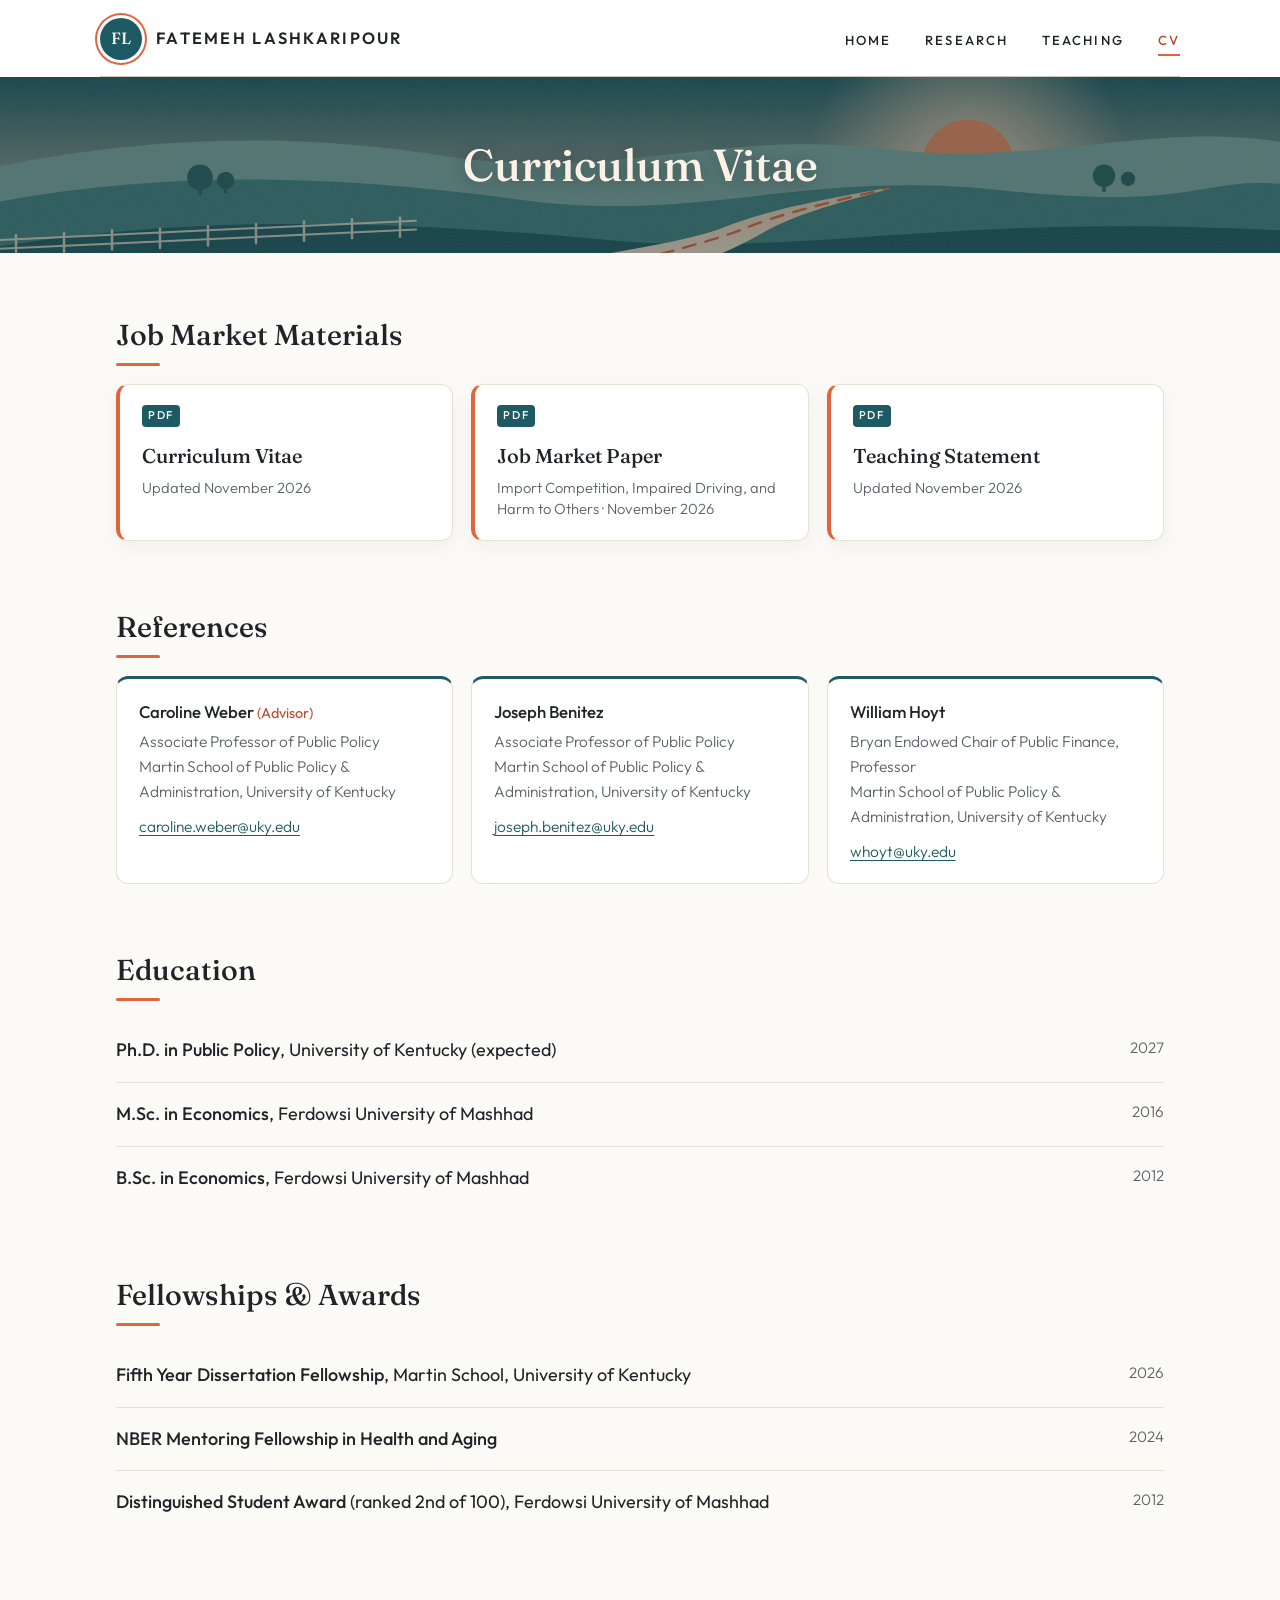
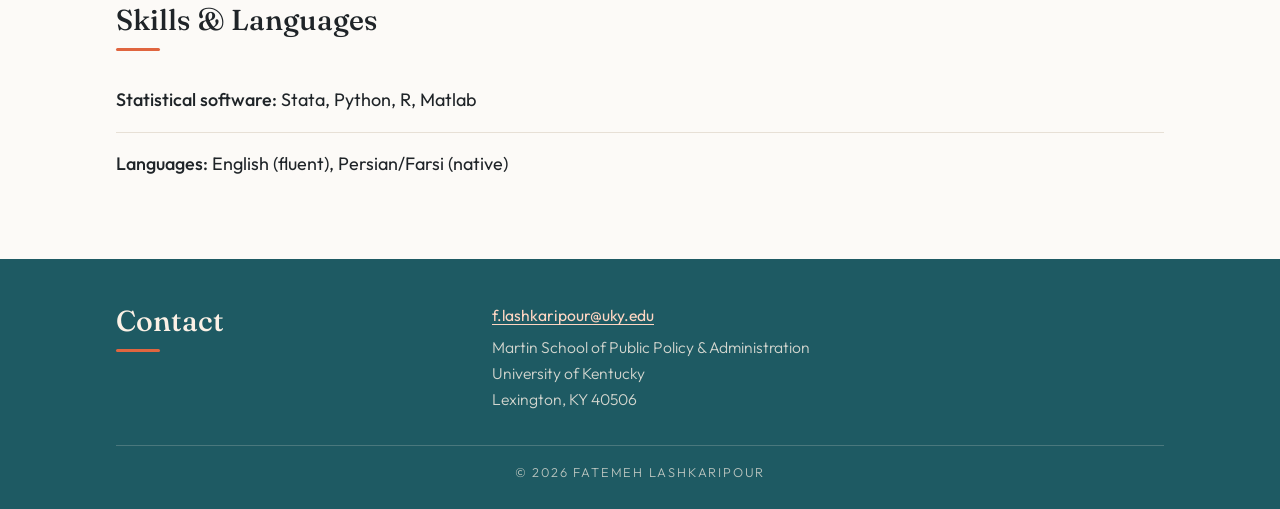
==== cv.html @ 5cfbb218 "Add job market paper, teaching statement and teaching philosophy Also state effects per interquartil" ====
<!doctype html>
<html lang="en">
<head>
  <meta charset="utf-8">
  <meta name="viewport" content="width=device-width, initial-scale=1">
  <title>CV | Fatemeh Lashkaripour</title>
  <meta name="description" content="CV and references for Fatemeh Lashkaripour, PhD candidate in Public Policy, University of Kentucky.">
  <link rel="icon" href="images/favicon.svg" type="image/svg+xml">
  <link rel="preconnect" href="https://fonts.googleapis.com">
  <link rel="preconnect" href="https://fonts.gstatic.com" crossorigin>
  <link href="https://fonts.googleapis.com/css2?family=Fraunces:opsz,wght@9..144,400;9..144,500&family=Outfit:wght@300;400;500;600&display=swap" rel="stylesheet">
  <link rel="stylesheet" href="css/style.css">
</head>
<body>
  <a class="skip-link" href="#main">Skip to content</a>

  <header class="site-header">
    <div class="header-inner">
      <a class="brand" href="index.html">
        <span class="mark" aria-hidden="true">FL</span>
        <span class="brand-name">Fatemeh Lashkaripour</span>
      </a>
      <nav aria-label="Main">
        <ul class="nav">
          <li><a href="index.html">Home</a></li>
          <li><a href="research.html">Research</a></li>
          <li><a href="teaching.html">Teaching</a></li>
          <li><a href="cv.html" aria-current="page">CV</a></li>
        </ul>
      </nav>
    </div>
  </header>

  <div class="page-banner">
    <h1>Curriculum Vitae</h1>
  </div>

  <main id="main">
    <section aria-labelledby="mat-h">
      <h2 id="mat-h">Job Market Materials</h2>
      <!-- To update a file: upload a new PDF with the same name (see README). -->
      <div class="materials">
        <a class="material" href="files/Lashkaripour_CV.pdf">
          <span class="material-kind">PDF</span>
          <span class="material-title">Curriculum Vitae</span>
          <span class="material-meta">Updated November 2026</span>
        </a>
        <a class="material" href="papers/Lashkaripour_JMP.pdf">
          <span class="material-kind">PDF</span>
          <span class="material-title">Job Market Paper</span>
          <span class="material-meta">Import Competition, Impaired Driving, and Harm to Others &middot; November 2026</span>
        </a>
        <a class="material" href="files/Lashkaripour_Teaching_Statement.pdf">
          <span class="material-kind">PDF</span>
          <span class="material-title">Teaching Statement</span>
          <span class="material-meta">Updated November 2026</span>
        </a>
      </div>
    </section>

    <section aria-labelledby="ref-h">
      <h2 id="ref-h">References</h2>
      <div class="refs">
        <div class="ref">
          <p class="name">Caroline Weber <small>(Advisor)</small></p>
          <p class="role">Associate Professor of Public Policy<br>Martin School of Public Policy &amp; Administration, University of Kentucky</p>
          <a href="mailto:caroline.weber@uky.edu">caroline.weber@uky.edu</a>
        </div>
        <div class="ref">
          <p class="name">Joseph Benitez</p>
          <p class="role">Associate Professor of Public Policy<br>Martin School of Public Policy &amp; Administration, University of Kentucky</p>
          <a href="mailto:joseph.benitez@uky.edu">joseph.benitez@uky.edu</a>
        </div>
        <div class="ref">
          <p class="name">William Hoyt</p>
          <p class="role">Bryan Endowed Chair of Public Finance, Professor<br>Martin School of Public Policy &amp; Administration, University of Kentucky</p>
          <a href="mailto:whoyt@uky.edu">whoyt@uky.edu</a>
        </div>
      </div>
    </section>

    <section aria-labelledby="edu-h">
      <h2 id="edu-h">Education</h2>
      <ul class="entry-list">
        <li class="entry">
          <span class="what"><strong>Ph.D. in Public Policy</strong>, University of Kentucky (expected)</span>
          <span class="when">2027</span>
        </li>
        <li class="entry">
          <span class="what"><strong>M.Sc. in Economics</strong>, Ferdowsi University of Mashhad</span>
          <span class="when">2016</span>
        </li>
        <li class="entry">
          <span class="what"><strong>B.Sc. in Economics</strong>, Ferdowsi University of Mashhad</span>
          <span class="when">2012</span>
        </li>
      </ul>
    </section>

    <section aria-labelledby="award-h">
      <h2 id="award-h">Fellowships &amp; Awards</h2>
      <ul class="entry-list">
        <li class="entry">
          <span class="what"><strong>Fifth Year Dissertation Fellowship</strong>, Martin School, University of Kentucky</span>
          <span class="when">2026</span>
        </li>
        <li class="entry">
          <span class="what"><strong>NBER Mentoring Fellowship in Health and Aging</strong></span>
          <span class="when">2024</span>
        </li>
        <li class="entry">
          <span class="what"><strong>Distinguished Student Award</strong> (ranked 2nd of 100), Ferdowsi University of Mashhad</span>
          <span class="when">2012</span>
        </li>
      </ul>
    </section>

    <section aria-labelledby="skills-h">
      <h2 id="skills-h">Skills &amp; Languages</h2>
      <ul class="entry-list">
        <li class="entry">
          <span class="what"><strong>Statistical software:</strong> Stata, Python, R, Matlab</span>
        </li>
        <li class="entry">
          <span class="what"><strong>Languages:</strong> English (fluent), Persian/Farsi (native)</span>
        </li>
      </ul>
    </section>
  </main>

  <footer class="site-footer">
    <div class="footer-inner">
      <h2>Contact</h2>
      <div class="footer-contact">
        <a href="mailto:f.lashkaripour@uky.edu">f.lashkaripour@uky.edu</a>
        <address>Martin School of Public Policy &amp; Administration<br>University of Kentucky<br>Lexington, KY 40506</address>
      </div>
      <p class="copyright">&copy; <span id="year">2026</span> Fatemeh Lashkaripour</p>
    </div>
  </footer>

  <script src="js/main.js"></script>
</body>
</html>
---- css/style.css ----
/* ==========================================================
   Fatemeh Lashkaripour — personal academic website
   Colors and fonts live in :root; change them here.
   ========================================================== */

:root {
  --bg: #fcfaf7;          /* page background */
  --paper: #ffffff;       /* cards, header */
  --ink: #1f2428;         /* main text */
  --muted: #5b6166;       /* secondary text */
  --line: #e7e0d6;        /* card borders, dividers */
  --rule: #cfc7bc;        /* thin line under header */
  --teal: #1e5a63;        /* primary color */
  --teal-ink: #163f46;    /* darker teal */
  --teal-soft: #3f8a8c;
  --coral: #e0653f;       /* accent */
  --coral-ink: #b84a26;   /* accent for small text (readable) */
  --sand: #f3e9dc;        /* tags, tile backgrounds */
  --cream: #fbf1e6;       /* text on teal */
  --maxw: 1080px;
  --serif: "Fraunces", Georgia, "Times New Roman", serif;
  --sans: "Outfit", system-ui, -apple-system, "Segoe UI", sans-serif;
}

*, *::before, *::after { box-sizing: border-box; }
html { scroll-behavior: smooth; -webkit-text-size-adjust: 100%; }

body {
  margin: 0;
  background: var(--bg);
  color: var(--ink);
  font-family: var(--sans);
  font-weight: 300;
  font-size: 18px;
  line-height: 1.7;
  min-height: 100vh;
  display: flex;
  flex-direction: column;
}

a { color: var(--teal); text-underline-offset: 3px; text-decoration-thickness: 1px; }
a:hover { color: var(--coral-ink); }
strong { font-weight: 500; }
:focus-visible { outline: 2px solid var(--coral); outline-offset: 3px; border-radius: 4px; }

.skip-link {
  position: absolute; left: -9999px; top: 8px;
  background: var(--paper); padding: 8px 14px; border-radius: 6px; z-index: 100;
}
.skip-link:focus { left: 8px; }

/* ---------- Header ---------- */
.site-header {
  position: sticky; top: 0; z-index: 10;
  background: rgba(255, 255, 255, 0.97);
  backdrop-filter: blur(6px);
  -webkit-backdrop-filter: blur(6px);
}
.header-inner {
  width: calc(100% - 32px); max-width: var(--maxw); margin: 0 auto;
  padding: 18px 0 16px;
  display: flex; align-items: center; justify-content: space-between;
  flex-wrap: wrap; gap: 12px 28px;
  border-bottom: 1px solid var(--rule);
}
.brand {
  display: flex; align-items: center; gap: 14px;
  color: var(--ink); text-decoration: none;
}
.brand:hover { color: var(--ink); }
.mark {
  flex: none; width: 42px; height: 42px; border-radius: 50%;
  display: grid; place-items: center;
  background: var(--teal); color: var(--cream);
  font-family: var(--serif); font-size: 1.02rem; font-weight: 500; letter-spacing: .02em;
  box-shadow: 0 0 0 3px var(--paper), 0 0 0 5px var(--coral);
}
.brand-name {
  font-weight: 600; text-transform: uppercase;
  letter-spacing: .14em; font-size: 1.02rem; line-height: 1.2;
}
.nav {
  display: flex; flex-wrap: wrap; gap: clamp(16px, 3vw, 34px);
  margin: 0; padding: 0; list-style: none;
}
.nav a {
  color: var(--ink); text-decoration: none;
  font-size: .82rem; font-weight: 500; letter-spacing: .16em; text-transform: uppercase;
  padding: 6px 0; border-bottom: 2px solid transparent;
  transition: color .15s, border-color .15s;
}
.nav a:hover { color: var(--coral-ink); }
.nav a[aria-current="page"] { color: var(--coral-ink); border-bottom-color: var(--coral); }

/* ---------- Home hero ---------- */
.hero {
  position: relative;
  background: #143840 url("../images/banner.svg") center bottom / cover no-repeat;
  color: var(--cream);
  text-align: center;
  padding: clamp(54px, 8vw, 86px) 16px clamp(130px, 17vw, 200px);
}
.hero::before {
  content: ""; position: absolute; inset: 0;
  background: linear-gradient(to bottom, rgba(12, 34, 40, .5), rgba(12, 34, 40, .12) 58%, rgba(12, 34, 40, 0) 80%);
}
.hero > * { position: relative; }
.kicker {
  margin: 0 0 .8rem; color: #ffd6c2;
  font-size: .8rem; font-weight: 500; letter-spacing: .22em; text-transform: uppercase;
}
.hero h1 {
  font-family: var(--serif); font-weight: 500;
  font-size: clamp(2.2rem, 5.8vw, 3.9rem); line-height: 1.08; letter-spacing: -0.01em;
  margin: 0; text-shadow: 0 2px 20px rgba(0, 0, 0, .3);
}
.hero .sub { margin: .7rem auto 0; max-width: 40rem; font-size: clamp(1rem, 2.2vw, 1.2rem); font-weight: 400; }
.pill {
  display: inline-block; margin-top: 20px;
  background: var(--coral); color: #fff;
  font-size: .85rem; font-weight: 500; letter-spacing: .05em;
  padding: .42em 1.1em; border-radius: 999px;
  box-shadow: 0 6px 16px rgba(0, 0, 0, .18);
}

/* ---------- Sub-page banner ---------- */
.page-banner {
  position: relative;
  background: #143840 url("../images/banner.svg") center 82% / cover no-repeat;
  color: var(--cream); text-align: center;
  padding: clamp(40px, 6vw, 62px) 16px;
}
.page-banner::before { content: ""; position: absolute; inset: 0; background: rgba(12, 34, 40, .38); }
.page-banner > * { position: relative; }
.page-banner h1 {
  margin: 0; font-family: var(--serif); font-weight: 500;
  font-size: clamp(1.9rem, 4.6vw, 2.8rem); line-height: 1.15;
  text-shadow: 0 2px 16px rgba(0, 0, 0, .3);
}

/* ---------- Layout ---------- */
main { flex: 1; width: 100%; max-width: var(--maxw); margin: 0 auto; padding: clamp(36px, 6vw, 64px) 16px; }
section + section { margin-top: clamp(44px, 6vw, 68px); }

h2 {
  font-family: var(--serif); font-weight: 500;
  font-size: clamp(1.45rem, 3vw, 1.8rem); line-height: 1.25;
  margin: 0 0 18px; color: var(--ink);
}
h2::after {
  content: ""; display: block; width: 44px; height: 3px;
  background: var(--coral); margin-top: 10px; border-radius: 2px;
}
p { margin: 0 0 1.1em; }
p:last-child { margin-bottom: 0; }

/* ---------- Home: about ---------- */
.about {
  display: grid; grid-template-columns: 280px 1fr;
  gap: clamp(28px, 5vw, 60px); align-items: start;
}
.portrait {
  position: relative; width: 260px; aspect-ratio: 1; margin: 6px auto 0;
  border-radius: 50%; overflow: hidden;
  background: linear-gradient(150deg, #e0653f 0%, #3f8a8c 55%, #1e5a63 100%);
  display: grid; place-items: center;
  color: var(--cream); font-family: var(--serif); font-size: 4.2rem;
  box-shadow: 0 0 0 6px var(--paper), 0 0 0 8px var(--sand), 0 16px 36px rgba(31, 36, 40, .14);
}
.portrait img { position: absolute; inset: 0; width: 100%; height: 100%; object-fit: cover; }
.about-text .lead { font-size: 1.12rem; }
.quick-links { display: flex; flex-wrap: wrap; gap: 12px; margin-top: 24px; }

/* ---------- Buttons & tags ---------- */
.btn {
  display: inline-flex; align-items: center; gap: .45em;
  padding: .5em 1.15em; border-radius: 999px;
  border: 1px solid var(--teal); color: var(--teal);
  text-decoration: none; font-weight: 400; font-size: .95rem; line-height: 1.4;
  transition: background .15s, color .15s, border-color .15s;
}
.btn:hover { background: #e8f1f1; color: var(--teal-ink); }
.btn--solid { background: var(--teal); color: #fff; }
.btn--solid:hover { background: var(--teal-ink); color: #fff; }
.btn--coral { background: var(--coral); border-color: var(--coral); color: #fff; }
.btn--coral:hover { background: var(--coral-ink); border-color: var(--coral-ink); color: #fff; }
.btn svg { width: 1em; height: 1em; flex: none; }

.chips { display: flex; flex-wrap: wrap; gap: 10px; margin: 0; padding: 0; list-style: none; }
.chips li {
  background: var(--sand); color: var(--ink);
  padding: .32em .95em; border-radius: 999px; font-size: .95rem; font-weight: 400;
}

.eyebrow {
  margin: 0 0 .45rem; color: var(--coral-ink);
  font-size: .78rem; font-weight: 500; letter-spacing: .16em; text-transform: uppercase;
}

/* ---------- Job-market card ---------- */
.jm-card {
  background: var(--paper);
  border: 1px solid var(--line); border-left: 4px solid var(--coral);
  border-radius: 12px;
  padding: clamp(22px, 4vw, 34px);
  box-shadow: 0 6px 20px rgba(31, 36, 40, .05);
}
.jm-card h3 {
  font-family: var(--serif); font-weight: 500;
  font-size: clamp(1.25rem, 2.6vw, 1.5rem); line-height: 1.3; margin: 0 0 10px;
}
.jm-card p { color: var(--muted); }

/* ---------- Home: tiles ---------- */
.tiles { display: grid; grid-template-columns: repeat(4, 1fr); gap: 18px; }
.tile {
  display: block; overflow: hidden;
  background: var(--paper); border: 1px solid var(--line); border-radius: 12px;
  color: var(--ink); text-decoration: none;
  transition: transform .2s, box-shadow .2s;
}
.tile svg { display: block; width: 100%; height: auto; }
.tile span {
  display: block; padding: 12px 10px; text-align: center;
  border-top: 1px solid var(--line);
  font-size: .8rem; font-weight: 500; letter-spacing: .16em; text-transform: uppercase;
}
.tile:hover { transform: translateY(-3px); box-shadow: 0 12px 26px rgba(31, 36, 40, .1); color: var(--ink); }
.tile:hover span { color: var(--coral-ink); }

/* ---------- Papers ---------- */
.paper { padding: 22px 0; border-bottom: 1px solid var(--line); scroll-margin-top: 90px; }
.paper:last-child { border-bottom: 0; }
.paper h3 {
  font-family: var(--sans); font-weight: 500;
  font-size: 1.12rem; line-height: 1.45; margin: 0; color: var(--ink);
}
.paper .meta { color: var(--muted); font-size: .98rem; margin: .3rem 0 0; }
.paper .meta b { font-weight: 500; color: var(--ink); }

/* numbered list, e.g. [1] Title */
.numbered { counter-reset: paper; }
.numbered .paper h3::before {
  counter-increment: paper; content: "[" counter(paper) "]";
  color: var(--muted); font-weight: 400; margin-right: .5em;
}
.numbered .paper .meta, .numbered .paper .links { padding-left: 2.1em; }

/* bracketed link row: [PDF] [Abstract] */
.links { display: flex; flex-wrap: wrap; gap: 4px 16px; margin-top: 10px; }
.links a, .links .toggle {
  color: var(--coral-ink); text-decoration: none; font-size: .93rem; font-weight: 400;
  background: none; border: 0; padding: 0; font-family: inherit; cursor: pointer;
}
.links a::before, .links .toggle::before { content: "["; }
.links a::after, .links .toggle::after { content: "]"; }
.links a:hover, .links .toggle:hover { color: var(--teal); text-decoration: underline; }

.tag {
  display: inline-block; vertical-align: middle;
  font-size: .72rem; letter-spacing: .1em; text-transform: uppercase; font-weight: 500;
  color: #fff; background: var(--coral); border-radius: 4px;
  padding: .12em .5em; margin-left: .5em; position: relative; top: -1px;
}

.featured {
  background: var(--paper); border: 1px solid var(--line); border-left: 4px solid var(--coral);
  border-radius: 12px; padding: clamp(22px, 4vw, 34px) !important;
  box-shadow: 0 6px 20px rgba(31, 36, 40, .05);
}
.featured h3 { font-size: 1.3rem; color: var(--teal-ink); }

.abstract { margin-top: 14px; font-size: 1rem; line-height: 1.75; }
.abstract.clamped p {
  display: -webkit-box; -webkit-line-clamp: 3; -webkit-box-orient: vertical; overflow: hidden;
}
.abstract-toggle {
  background: none; border: 0; padding: 0; margin-top: 8px; cursor: pointer;
  color: var(--coral-ink); font: inherit; font-size: .95rem; font-weight: 400;
  text-decoration: underline; text-underline-offset: 3px;
}
.abstract-toggle:hover { color: var(--teal); }

/* key-findings row on the job market paper */
.stats {
  display: grid; grid-template-columns: repeat(4, 1fr); gap: 12px;
  margin: 20px 0 4px; padding: 0; list-style: none;
}
.stats li { background: var(--sand); border-radius: 10px; padding: 14px 14px 12px; }
.stats .num {
  display: block; font-family: var(--serif); font-weight: 500;
  font-size: 1.7rem; line-height: 1.1; color: var(--teal-ink);
}
.stats .lbl { display: block; margin-top: 6px; font-size: .85rem; line-height: 1.35; color: var(--muted); }

.section-intro {
  font-family: var(--serif); font-size: clamp(1.15rem, 2.4vw, 1.35rem); line-height: 1.5;
  color: var(--teal-ink); max-width: 46rem; margin: 0 0 clamp(36px, 5vw, 52px);
  padding-left: 18px; border-left: 3px solid var(--coral);
}
.section-note { color: var(--muted); margin: -4px 0 6px; }
.paper .summary { margin: 10px 0 0; font-size: 1rem; line-height: 1.7; }
.numbered .paper .summary { padding-left: 2.1em; }

.presented { margin: 14px 0 0; padding-left: 1.1em; font-size: .95rem; color: var(--muted); }
.presented li { margin: .15em 0; }

.agenda { margin: 0; padding-left: 1.15em; }
.agenda li { margin: 0 0 .7em; }
.agenda li::marker { color: var(--coral); }

/* ---------- Lists (teaching, CV) ---------- */
.entry-list { list-style: none; margin: 0; padding: 0; }
.entry {
  display: grid; grid-template-columns: 1fr auto; gap: 4px 24px;
  padding: 16px 0; border-bottom: 1px solid var(--line);
}
.entry:last-child { border-bottom: 0; }
.entry .what { font-weight: 400; }
.entry .what strong { font-weight: 500; }
.entry .when { color: var(--muted); font-size: .95rem; white-space: nowrap; text-align: right; }
.subhead { color: var(--muted); margin: -6px 0 4px; }
.entry .subhead { display: inline-block; margin: 2px 0 0; font-size: .95rem; font-weight: 300; }

/* ---------- CV page ---------- */
.cv-download {
  display: flex; flex-wrap: wrap; align-items: center; justify-content: space-between; gap: 18px;
  background: var(--paper); border: 1px solid var(--line); border-left: 4px solid var(--coral);
  border-radius: 12px; padding: clamp(22px, 4vw, 32px); box-shadow: 0 6px 20px rgba(31, 36, 40, .05);
}
.cv-download p { margin: 0; color: var(--muted); }
.cv-download .title { font-family: var(--serif); font-size: 1.35rem; font-weight: 500; color: var(--ink); }

.materials { display: grid; grid-template-columns: repeat(auto-fit, minmax(240px, 1fr)); gap: 18px; }
.material {
  position: relative; display: flex; flex-direction: column; gap: 4px;
  background: var(--paper); border: 1px solid var(--line); border-left: 4px solid var(--coral);
  border-radius: 12px; padding: 20px 22px 20px;
  color: var(--ink); text-decoration: none;
  box-shadow: 0 6px 20px rgba(31, 36, 40, .05);
  transition: transform .2s, box-shadow .2s;
}
.material:hover { transform: translateY(-3px); box-shadow: 0 12px 26px rgba(31, 36, 40, .1); color: var(--ink); }
.material-kind {
  align-self: flex-start; font-size: .7rem; font-weight: 500; letter-spacing: .14em;
  color: #fff; background: var(--teal); border-radius: 4px; padding: .15em .55em;
}
.material-title { font-family: var(--serif); font-size: 1.25rem; font-weight: 500; margin-top: 8px; }
.material-meta { color: var(--muted); font-size: .92rem; line-height: 1.45; }
.material:hover .material-title { color: var(--coral-ink); }

.stats-note { margin: 10px 0 0; font-size: .82rem; color: var(--muted); }

.refs { display: grid; grid-template-columns: repeat(auto-fit, minmax(260px, 1fr)); gap: 18px; }
.ref {
  background: var(--paper); border: 1px solid var(--line); border-top: 3px solid var(--teal);
  border-radius: 12px; padding: 20px 22px; font-size: .97rem; line-height: 1.6;
}
.ref .name { font-weight: 500; font-size: 1.05rem; margin: 0; color: var(--ink); }
.ref .name small { color: var(--coral-ink); font-weight: 400; font-size: .9rem; }
.ref .role { color: var(--muted); margin: 4px 0 10px; }
.ref a { word-break: break-all; }

/* ---------- Footer ---------- */
.site-footer { background: var(--teal); color: var(--cream); margin-top: auto; }
.footer-inner {
  max-width: var(--maxw); margin: 0 auto; padding: 44px 16px 26px;
  display: grid; grid-template-columns: 1fr 2fr; gap: 20px 40px; align-items: start;
}
.footer-inner h2 { margin: 0; color: var(--cream); }
.footer-contact { font-size: .98rem; line-height: 1.65; }
.footer-contact a { color: #ffd6c2; font-weight: 400; }
.footer-contact a:hover { color: #fff; }
.footer-contact address { font-style: normal; color: rgba(251, 241, 230, .82); margin-top: 6px; }
.copyright {
  grid-column: 1 / -1; font-size: .8rem; letter-spacing: .14em; text-transform: uppercase;
  color: rgba(251, 241, 230, .7);
  border-top: 1px solid rgba(251, 241, 230, .2); padding-top: 16px; margin-top: 12px; text-align: center;
}

/* ---------- Small screens ---------- */
@media (max-width: 760px) {
  body { font-size: 17px; }
  .about { grid-template-columns: 1fr; }
  .portrait { width: 190px; font-size: 3.2rem; }
  .tiles { grid-template-columns: repeat(2, 1fr); gap: 14px; }
  .stats { grid-template-columns: repeat(2, 1fr); }
  .footer-inner { grid-template-columns: 1fr; }
  .entry { grid-template-columns: 1fr; }
  .entry .when { text-align: left; }
}
@media (max-width: 640px) {
  .site-header { position: static; }
  .header-inner { flex-direction: column; justify-content: center; gap: 12px; padding-top: 16px; }
  .brand-name { font-size: .92rem; letter-spacing: .12em; }
  .nav { justify-content: center; gap: 18px; }
  .nav a { font-size: .76rem; letter-spacing: .13em; }
  .numbered .paper .meta, .numbered .paper .links, .numbered .paper .summary { padding-left: 0; }
}

@media (prefers-reduced-motion: reduce) {
  html { scroll-behavior: auto; }
  * { transition: none !important; }
}

@media print {
  .site-header, .hero, .page-banner, .abstract-toggle, .site-footer, .tiles { display: none; }
  .abstract.clamped p { display: block; -webkit-line-clamp: unset; }
  body { background: #fff; }
}
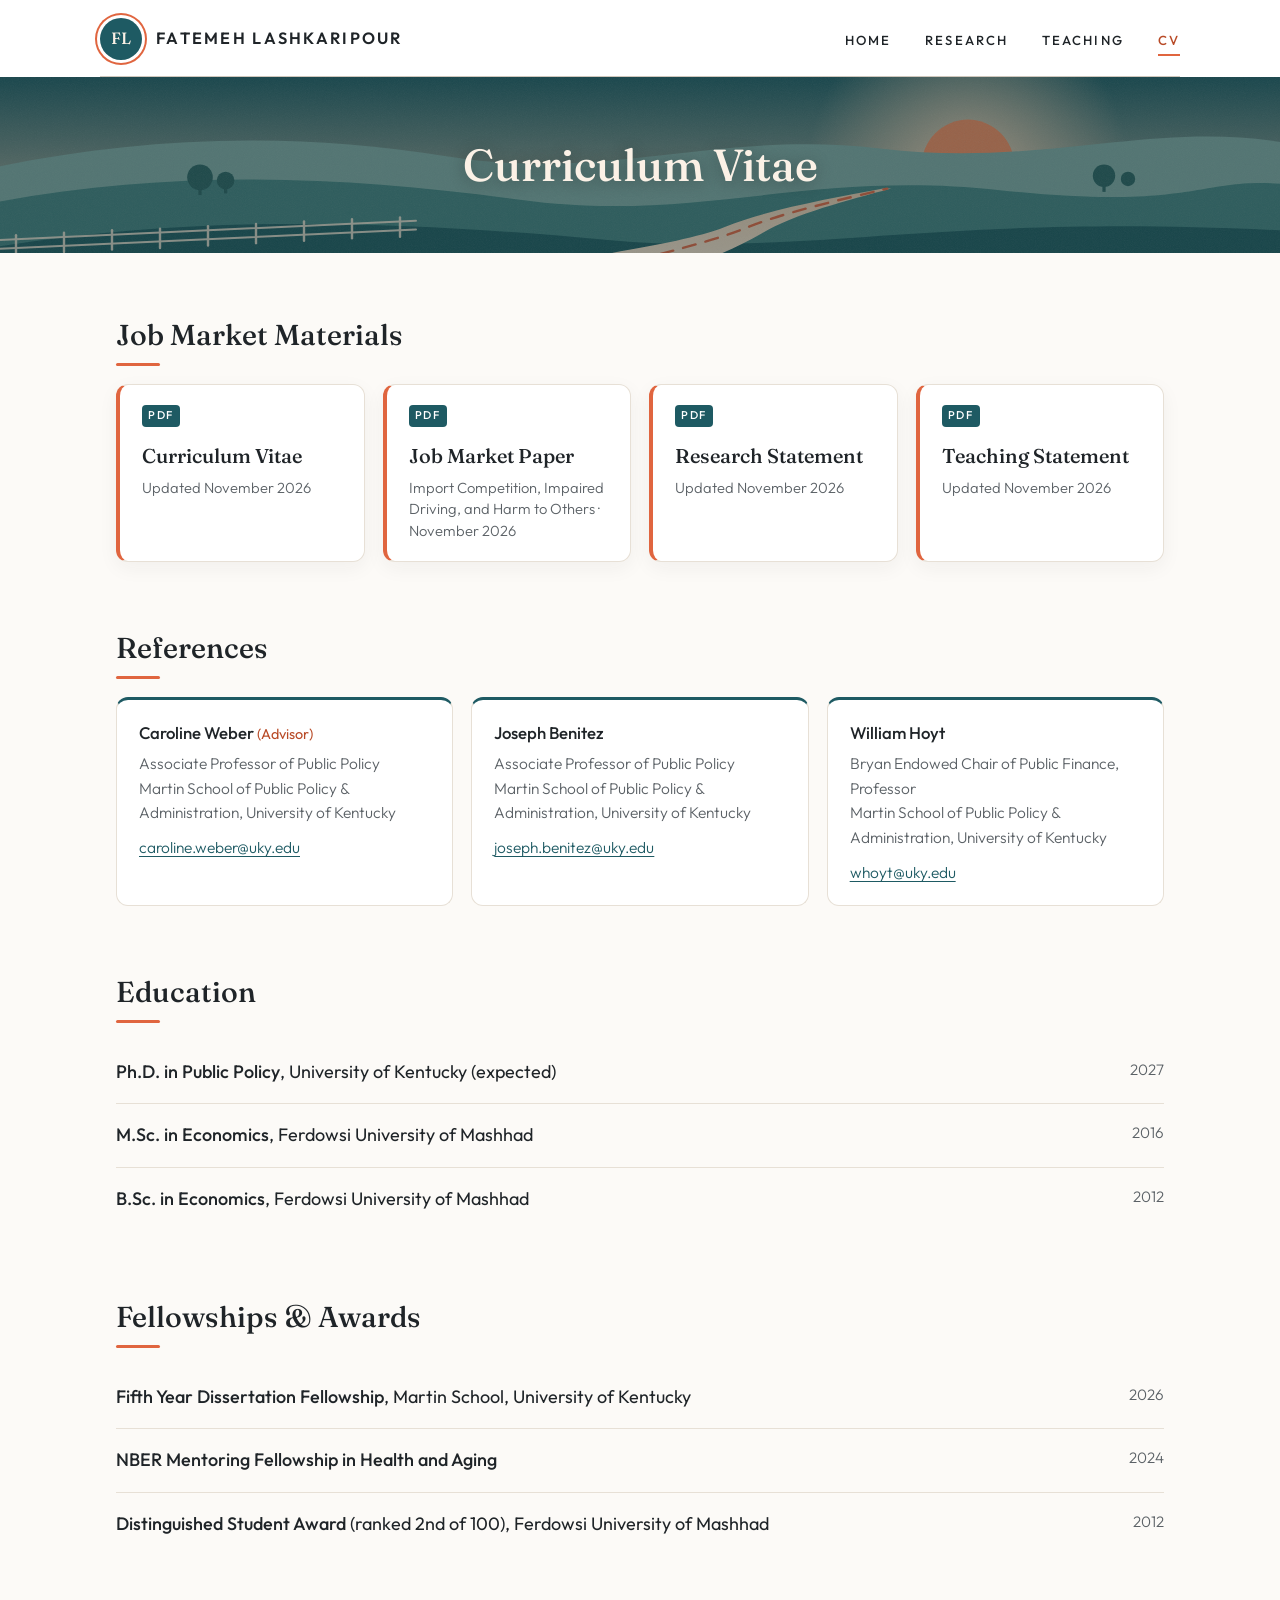
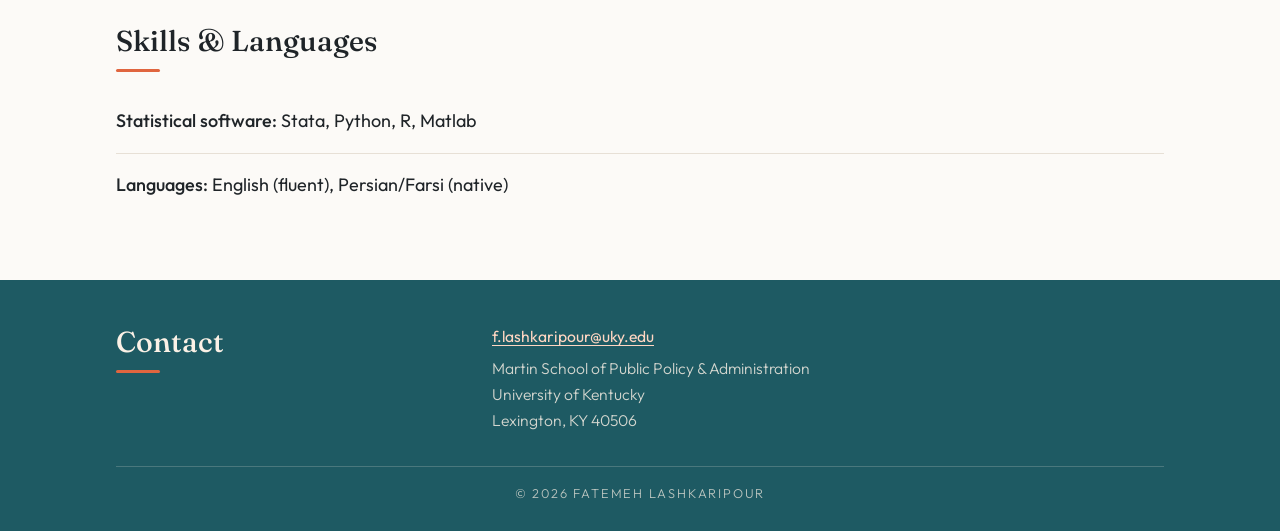
==== commit 59bbb6e5: "Add research statement and updated CV Co-Authored-By: Claude Opus 5.5 <noreply@anthropic.com>" ====
--- a/cv.html
+++ b/cv.html
@@ -49,6 +49,11 @@
           <span class="material-kind">PDF</span>
           <span class="material-title">Job Market Paper</span>
           <span class="material-meta">Import Competition, Impaired Driving, and Harm to Others &middot; November 2026</span>
+        </a>
+        <a class="material" href="files/Lashkaripour_Research_Statement.pdf">
+          <span class="material-kind">PDF</span>
+          <span class="material-title">Research Statement</span>
+          <span class="material-meta">Updated November 2026</span>
         </a>
         <a class="material" href="files/Lashkaripour_Teaching_Statement.pdf">
           <span class="material-kind">PDF</span>
--- a/css/style.css
+++ b/css/style.css
@@ -299,6 +299,7 @@
   padding-left: 18px; border-left: 3px solid var(--coral);
 }
 .section-note { color: var(--muted); margin: -4px 0 6px; }
+.intro-actions { margin: calc(-1 * clamp(36px, 5vw, 52px) + 18px) 0 clamp(36px, 5vw, 52px); padding-left: 21px; }
 .paper .summary { margin: 10px 0 0; font-size: 1rem; line-height: 1.7; }
 .numbered .paper .summary { padding-left: 2.1em; }
 
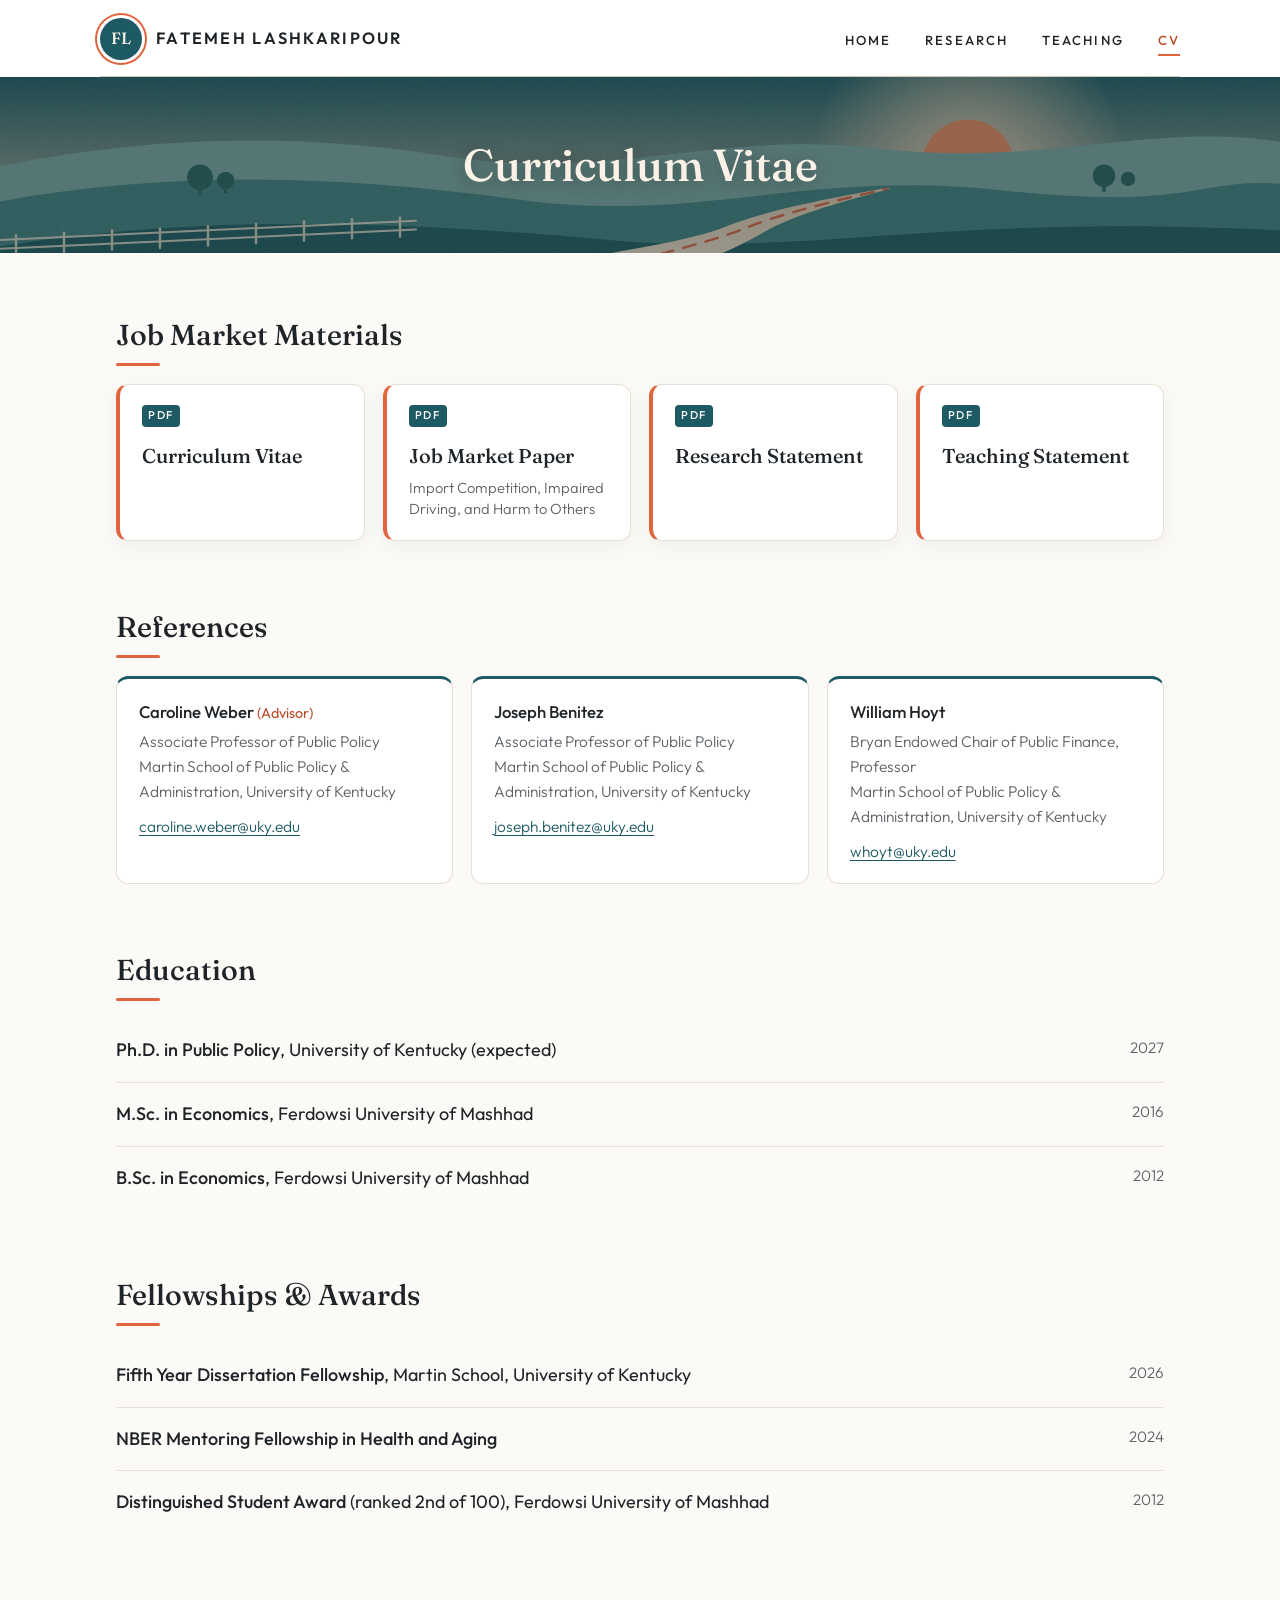
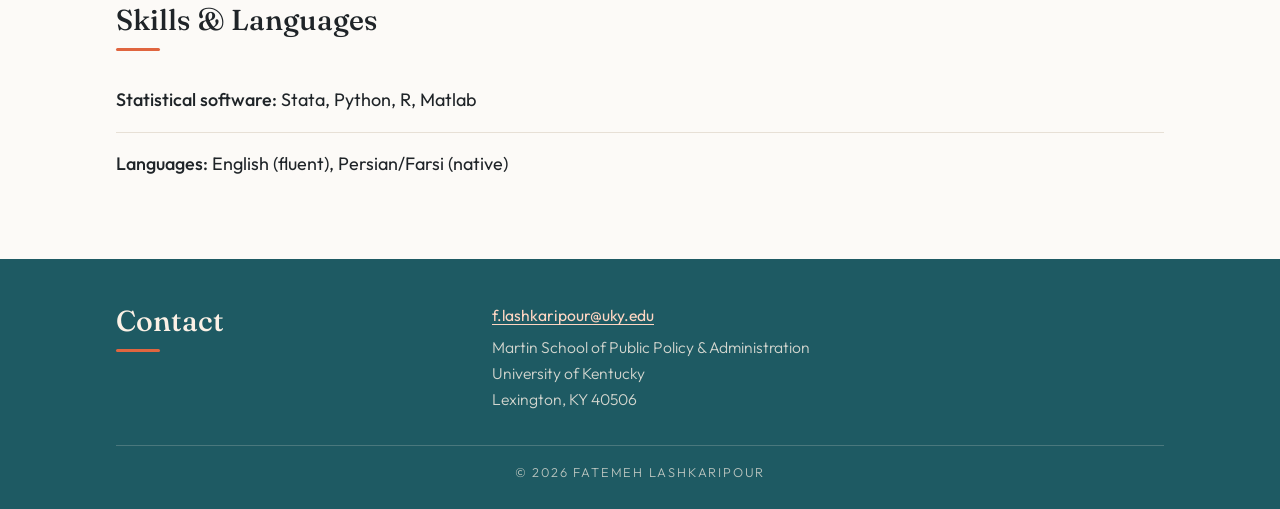
==== commit fed4dfd7: "Simplify job market paper section; drop date labels on CV page Co-Authored-By: Claude Opus 5.5 <nore" ====
--- a/cv.html
+++ b/cv.html
@@ -43,22 +43,19 @@
         <a class="material" href="files/Lashkaripour_CV.pdf">
           <span class="material-kind">PDF</span>
           <span class="material-title">Curriculum Vitae</span>
-          <span class="material-meta">Updated November 2026</span>
         </a>
         <a class="material" href="papers/Lashkaripour_JMP.pdf">
           <span class="material-kind">PDF</span>
           <span class="material-title">Job Market Paper</span>
-          <span class="material-meta">Import Competition, Impaired Driving, and Harm to Others &middot; November 2026</span>
+          <span class="material-meta">Import Competition, Impaired Driving, and Harm to Others</span>
         </a>
         <a class="material" href="files/Lashkaripour_Research_Statement.pdf">
           <span class="material-kind">PDF</span>
           <span class="material-title">Research Statement</span>
-          <span class="material-meta">Updated November 2026</span>
         </a>
         <a class="material" href="files/Lashkaripour_Teaching_Statement.pdf">
           <span class="material-kind">PDF</span>
           <span class="material-title">Teaching Statement</span>
-          <span class="material-meta">Updated November 2026</span>
         </a>
       </div>
     </section>
--- a/css/style.css
+++ b/css/style.css
@@ -192,25 +192,6 @@
   padding: .32em .95em; border-radius: 999px; font-size: .95rem; font-weight: 400;
 }
 
-.eyebrow {
-  margin: 0 0 .45rem; color: var(--coral-ink);
-  font-size: .78rem; font-weight: 500; letter-spacing: .16em; text-transform: uppercase;
-}
-
-/* ---------- Job-market card ---------- */
-.jm-card {
-  background: var(--paper);
-  border: 1px solid var(--line); border-left: 4px solid var(--coral);
-  border-radius: 12px;
-  padding: clamp(22px, 4vw, 34px);
-  box-shadow: 0 6px 20px rgba(31, 36, 40, .05);
-}
-.jm-card h3 {
-  font-family: var(--serif); font-weight: 500;
-  font-size: clamp(1.25rem, 2.6vw, 1.5rem); line-height: 1.3; margin: 0 0 10px;
-}
-.jm-card p { color: var(--muted); }
-
 /* ---------- Home: tiles ---------- */
 .tiles { display: grid; grid-template-columns: repeat(4, 1fr); gap: 18px; }
 .tile {
@@ -263,12 +244,9 @@
   padding: .12em .5em; margin-left: .5em; position: relative; top: -1px;
 }
 
-.featured {
-  background: var(--paper); border: 1px solid var(--line); border-left: 4px solid var(--coral);
-  border-radius: 12px; padding: clamp(22px, 4vw, 34px) !important;
-  box-shadow: 0 6px 20px rgba(31, 36, 40, .05);
-}
-.featured h3 { font-size: 1.3rem; color: var(--teal-ink); }
+.paper-title { font-size: 1.22rem !important; }
+.paper-title a { color: var(--teal-ink); text-decoration: none; }
+.paper-title a:hover { color: var(--coral-ink); text-decoration: underline; text-underline-offset: 3px; }
 
 .abstract { margin-top: 14px; font-size: 1rem; line-height: 1.75; }
 .abstract.clamped p {
@@ -281,25 +259,13 @@
 }
 .abstract-toggle:hover { color: var(--teal); }
 
-/* key-findings row on the job market paper */
-.stats {
-  display: grid; grid-template-columns: repeat(4, 1fr); gap: 12px;
-  margin: 20px 0 4px; padding: 0; list-style: none;
-}
-.stats li { background: var(--sand); border-radius: 10px; padding: 14px 14px 12px; }
-.stats .num {
-  display: block; font-family: var(--serif); font-weight: 500;
-  font-size: 1.7rem; line-height: 1.1; color: var(--teal-ink);
-}
-.stats .lbl { display: block; margin-top: 6px; font-size: .85rem; line-height: 1.35; color: var(--muted); }
-
 .section-intro {
   font-family: var(--serif); font-size: clamp(1.15rem, 2.4vw, 1.35rem); line-height: 1.5;
   color: var(--teal-ink); max-width: 46rem; margin: 0 0 clamp(36px, 5vw, 52px);
   padding-left: 18px; border-left: 3px solid var(--coral);
 }
 .section-note { color: var(--muted); margin: -4px 0 6px; }
-.intro-actions { margin: calc(-1 * clamp(36px, 5vw, 52px) + 18px) 0 clamp(36px, 5vw, 52px); padding-left: 21px; }
+.intro-actions { margin-top: -16px; margin-bottom: clamp(44px, 6vw, 64px); padding-left: 21px; }
 .paper .summary { margin: 10px 0 0; font-size: 1rem; line-height: 1.7; }
 .numbered .paper .summary { padding-left: 2.1em; }
 
@@ -350,7 +316,6 @@
 .material-meta { color: var(--muted); font-size: .92rem; line-height: 1.45; }
 .material:hover .material-title { color: var(--coral-ink); }
 
-.stats-note { margin: 10px 0 0; font-size: .82rem; color: var(--muted); }
 
 .refs { display: grid; grid-template-columns: repeat(auto-fit, minmax(260px, 1fr)); gap: 18px; }
 .ref {
@@ -385,7 +350,6 @@
   .about { grid-template-columns: 1fr; }
   .portrait { width: 190px; font-size: 3.2rem; }
   .tiles { grid-template-columns: repeat(2, 1fr); gap: 14px; }
-  .stats { grid-template-columns: repeat(2, 1fr); }
   .footer-inner { grid-template-columns: 1fr; }
   .entry { grid-template-columns: 1fr; }
   .entry .when { text-align: left; }
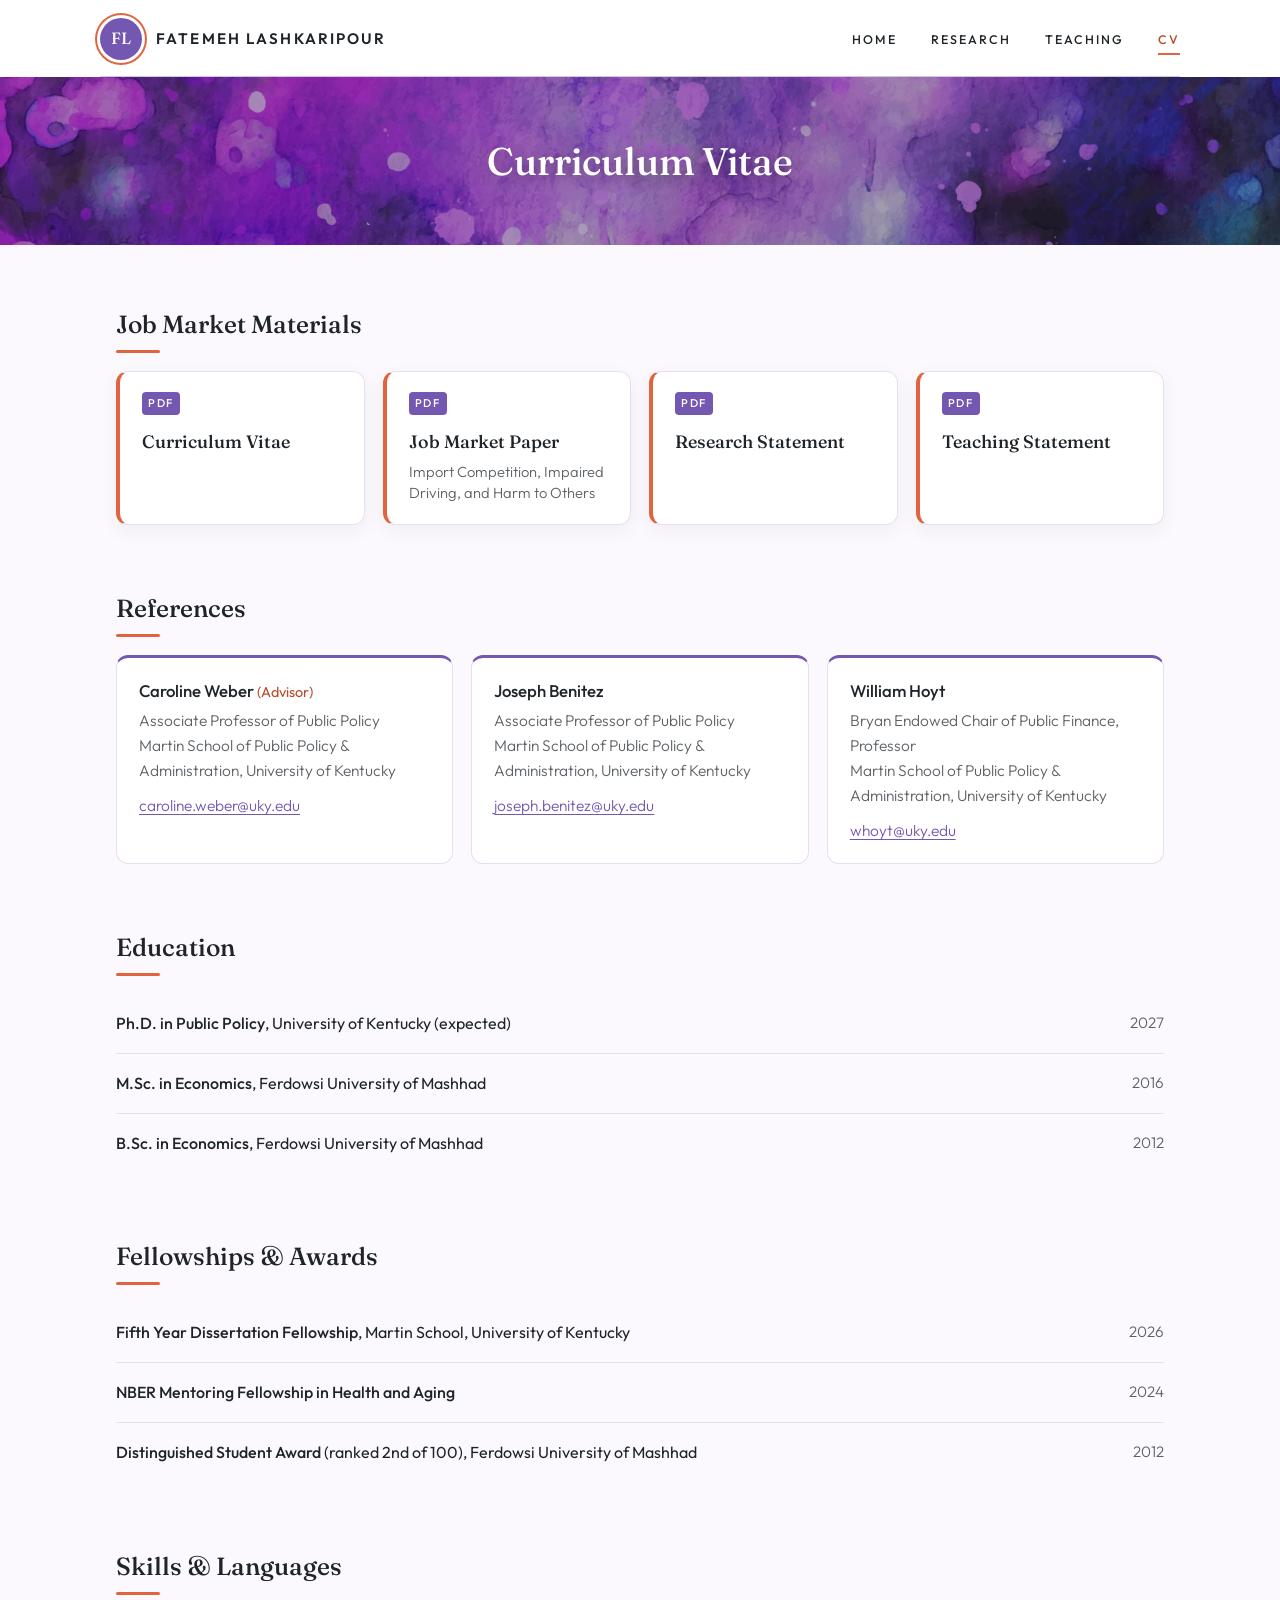
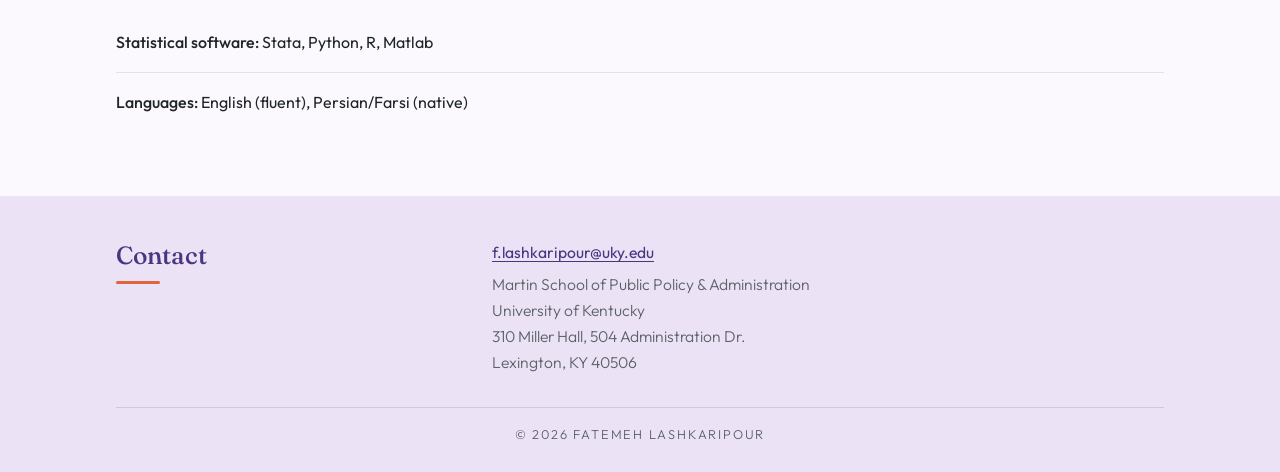
==== commit 65006f88: "Add office and street address from Martin School profile Co-Authored-By: Claude Opus 5.5 <noreply@an" ====
--- a/cv.html
+++ b/cv.html
@@ -135,7 +135,7 @@
       <h2>Contact</h2>
       <div class="footer-contact">
         <a href="mailto:f.lashkaripour@uky.edu">f.lashkaripour@uky.edu</a>
-        <address>Martin School of Public Policy &amp; Administration<br>University of Kentucky<br>Lexington, KY 40506</address>
+        <address>Martin School of Public Policy &amp; Administration<br>University of Kentucky<br>310 Miller Hall, 504 Administration Dr.<br>Lexington, KY 40506</address>
       </div>
       <p class="copyright">&copy; <span id="year">2026</span> Fatemeh Lashkaripour</p>
     </div>
--- a/css/style.css
+++ b/css/style.css
@@ -4,19 +4,20 @@
    ========================================================== */
 
 :root {
-  --bg: #fcfaf7;          /* page background */
+  --bg: #fbf9fd;          /* page background */
   --paper: #ffffff;       /* cards, header */
   --ink: #1f2428;         /* main text */
   --muted: #5b6166;       /* secondary text */
-  --line: #e7e0d6;        /* card borders, dividers */
-  --rule: #cfc7bc;        /* thin line under header */
-  --teal: #1e5a63;        /* primary color */
-  --teal-ink: #163f46;    /* darker teal */
-  --teal-soft: #3f8a8c;
+  --line: #e7def2;        /* card borders, dividers */
+  --rule: #d2c6e3;        /* thin line under header */
+  --teal: #7457b0;        /* primary color (purple) */
+  --teal-ink: #4b3480;    /* darker purple */
+  --teal-soft: #a48bd6;
   --coral: #e0653f;       /* accent */
   --coral-ink: #b84a26;   /* accent for small text (readable) */
-  --sand: #f3e9dc;        /* tags, tile backgrounds */
-  --cream: #fbf1e6;       /* text on teal */
+  --sand: #efe7f8;        /* tags, tile backgrounds (lavender) */
+  --cream: #faf6fe;       /* text on purple */
+  --lavender: #ebe2f6;    /* footer background */
   --maxw: 1080px;
   --serif: "Fraunces", Georgia, "Times New Roman", serif;
   --sans: "Outfit", system-ui, -apple-system, "Segoe UI", sans-serif;
@@ -31,7 +32,7 @@
   color: var(--ink);
   font-family: var(--sans);
   font-weight: 300;
-  font-size: 18px;
+  font-size: 16px;
   line-height: 1.7;
   min-height: 100vh;
   display: flex;
@@ -77,7 +78,7 @@
 }
 .brand-name {
   font-weight: 600; text-transform: uppercase;
-  letter-spacing: .14em; font-size: 1.02rem; line-height: 1.2;
+  letter-spacing: .14em; font-size: .95rem; line-height: 1.2;
 }
 .nav {
   display: flex; flex-wrap: wrap; gap: clamp(16px, 3vw, 34px);
@@ -85,7 +86,7 @@
 }
 .nav a {
   color: var(--ink); text-decoration: none;
-  font-size: .82rem; font-weight: 500; letter-spacing: .16em; text-transform: uppercase;
+  font-size: .78rem; font-weight: 500; letter-spacing: .16em; text-transform: uppercase;
   padding: 6px 0; border-bottom: 2px solid transparent;
   transition: color .15s, border-color .15s;
 }
@@ -95,29 +96,29 @@
 /* ---------- Home hero ---------- */
 .hero {
   position: relative;
-  background: #143840 url("../images/banner.svg") center bottom / cover no-repeat;
-  color: var(--cream);
+  background: #5b2a9e url("../images/banner.jpg") center / cover no-repeat;
+  color: #fff;
   text-align: center;
-  padding: clamp(54px, 8vw, 86px) 16px clamp(130px, 17vw, 200px);
+  padding: clamp(70px, 10vw, 118px) 16px;
 }
 .hero::before {
   content: ""; position: absolute; inset: 0;
-  background: linear-gradient(to bottom, rgba(12, 34, 40, .5), rgba(12, 34, 40, .12) 58%, rgba(12, 34, 40, 0) 80%);
+  background: rgba(36, 14, 66, .34);
 }
 .hero > * { position: relative; }
 .kicker {
-  margin: 0 0 .8rem; color: #ffd6c2;
+  margin: 0 0 .8rem; color: #f4e9ff;
   font-size: .8rem; font-weight: 500; letter-spacing: .22em; text-transform: uppercase;
 }
 .hero h1 {
   font-family: var(--serif); font-weight: 500;
-  font-size: clamp(2.2rem, 5.8vw, 3.9rem); line-height: 1.08; letter-spacing: -0.01em;
+  font-size: clamp(2rem, 5vw, 3.3rem); line-height: 1.08; letter-spacing: -0.01em;
   margin: 0; text-shadow: 0 2px 20px rgba(0, 0, 0, .3);
 }
-.hero .sub { margin: .7rem auto 0; max-width: 40rem; font-size: clamp(1rem, 2.2vw, 1.2rem); font-weight: 400; }
+.hero .sub { margin: .7rem auto 0; max-width: 40rem; font-size: clamp(.95rem, 2vw, 1.08rem); font-weight: 400; }
 .pill {
   display: inline-block; margin-top: 20px;
-  background: var(--coral); color: #fff;
+  background: rgba(255, 255, 255, .92); color: #3f1d72;
   font-size: .85rem; font-weight: 500; letter-spacing: .05em;
   padding: .42em 1.1em; border-radius: 999px;
   box-shadow: 0 6px 16px rgba(0, 0, 0, .18);
@@ -126,15 +127,15 @@
 /* ---------- Sub-page banner ---------- */
 .page-banner {
   position: relative;
-  background: #143840 url("../images/banner.svg") center 82% / cover no-repeat;
-  color: var(--cream); text-align: center;
+  background: #5b2a9e url("../images/banner.jpg") center / cover no-repeat;
+  color: #fff; text-align: center;
   padding: clamp(40px, 6vw, 62px) 16px;
 }
-.page-banner::before { content: ""; position: absolute; inset: 0; background: rgba(12, 34, 40, .38); }
+.page-banner::before { content: ""; position: absolute; inset: 0; background: rgba(36, 14, 66, .34); }
 .page-banner > * { position: relative; }
 .page-banner h1 {
   margin: 0; font-family: var(--serif); font-weight: 500;
-  font-size: clamp(1.9rem, 4.6vw, 2.8rem); line-height: 1.15;
+  font-size: clamp(1.7rem, 4vw, 2.4rem); line-height: 1.15;
   text-shadow: 0 2px 16px rgba(0, 0, 0, .3);
 }
 
@@ -144,7 +145,7 @@
 
 h2 {
   font-family: var(--serif); font-weight: 500;
-  font-size: clamp(1.45rem, 3vw, 1.8rem); line-height: 1.25;
+  font-size: clamp(1.3rem, 2.6vw, 1.55rem); line-height: 1.25;
   margin: 0 0 18px; color: var(--ink);
 }
 h2::after {
@@ -162,13 +163,13 @@
 .portrait {
   position: relative; width: 260px; aspect-ratio: 1; margin: 6px auto 0;
   border-radius: 50%; overflow: hidden;
-  background: linear-gradient(150deg, #e0653f 0%, #3f8a8c 55%, #1e5a63 100%);
+  background: linear-gradient(150deg, #c98ae0 0%, #9b7fd6 50%, #6a4fa8 100%);
   display: grid; place-items: center;
   color: var(--cream); font-family: var(--serif); font-size: 4.2rem;
   box-shadow: 0 0 0 6px var(--paper), 0 0 0 8px var(--sand), 0 16px 36px rgba(31, 36, 40, .14);
 }
 .portrait img { position: absolute; inset: 0; width: 100%; height: 100%; object-fit: cover; }
-.about-text .lead { font-size: 1.12rem; }
+.about-text .lead { font-size: 1.04rem; }
 .quick-links { display: flex; flex-wrap: wrap; gap: 12px; margin-top: 24px; }
 
 /* ---------- Buttons & tags ---------- */
@@ -179,7 +180,7 @@
   text-decoration: none; font-weight: 400; font-size: .95rem; line-height: 1.4;
   transition: background .15s, color .15s, border-color .15s;
 }
-.btn:hover { background: #e8f1f1; color: var(--teal-ink); }
+.btn:hover { background: #f1eafa; color: var(--teal-ink); }
 .btn--solid { background: var(--teal); color: #fff; }
 .btn--solid:hover { background: var(--teal-ink); color: #fff; }
 .btn--coral { background: var(--coral); border-color: var(--coral); color: #fff; }
@@ -200,11 +201,11 @@
   color: var(--ink); text-decoration: none;
   transition: transform .2s, box-shadow .2s;
 }
-.tile svg { display: block; width: 100%; height: auto; }
+.tile img { display: block; width: 100%; height: auto; aspect-ratio: 200 / 130; object-fit: cover; }
 .tile span {
   display: block; padding: 12px 10px; text-align: center;
   border-top: 1px solid var(--line);
-  font-size: .8rem; font-weight: 500; letter-spacing: .16em; text-transform: uppercase;
+  font-size: .72rem; font-weight: 500; letter-spacing: .16em; text-transform: uppercase;
 }
 .tile:hover { transform: translateY(-3px); box-shadow: 0 12px 26px rgba(31, 36, 40, .1); color: var(--ink); }
 .tile:hover span { color: var(--coral-ink); }
@@ -214,9 +215,9 @@
 .paper:last-child { border-bottom: 0; }
 .paper h3 {
   font-family: var(--sans); font-weight: 500;
-  font-size: 1.12rem; line-height: 1.45; margin: 0; color: var(--ink);
-}
-.paper .meta { color: var(--muted); font-size: .98rem; margin: .3rem 0 0; }
+  font-size: 1.04rem; line-height: 1.45; margin: 0; color: var(--ink);
+}
+.paper .meta { color: var(--muted); font-size: .92rem; margin: .3rem 0 0; }
 .paper .meta b { font-weight: 500; color: var(--ink); }
 
 /* numbered list, e.g. [1] Title */
@@ -244,11 +245,11 @@
   padding: .12em .5em; margin-left: .5em; position: relative; top: -1px;
 }
 
-.paper-title { font-size: 1.22rem !important; }
+.paper-title { font-size: 1.12rem !important; }
 .paper-title a { color: var(--teal-ink); text-decoration: none; }
 .paper-title a:hover { color: var(--coral-ink); text-decoration: underline; text-underline-offset: 3px; }
 
-.abstract { margin-top: 14px; font-size: 1rem; line-height: 1.75; }
+.abstract { margin-top: 14px; font-size: .95rem; line-height: 1.75; }
 .abstract.clamped p {
   display: -webkit-box; -webkit-line-clamp: 3; -webkit-box-orient: vertical; overflow: hidden;
 }
@@ -260,13 +261,13 @@
 .abstract-toggle:hover { color: var(--teal); }
 
 .section-intro {
-  font-family: var(--serif); font-size: clamp(1.15rem, 2.4vw, 1.35rem); line-height: 1.5;
+  font-family: var(--serif); font-size: clamp(1.05rem, 2vw, 1.2rem); line-height: 1.5;
   color: var(--teal-ink); max-width: 46rem; margin: 0 0 clamp(36px, 5vw, 52px);
   padding-left: 18px; border-left: 3px solid var(--coral);
 }
 .section-note { color: var(--muted); margin: -4px 0 6px; }
 .intro-actions { margin-top: -16px; margin-bottom: clamp(44px, 6vw, 64px); padding-left: 21px; }
-.paper .summary { margin: 10px 0 0; font-size: 1rem; line-height: 1.7; }
+.paper .summary { margin: 10px 0 0; font-size: .95rem; line-height: 1.7; }
 .numbered .paper .summary { padding-left: 2.1em; }
 
 .presented { margin: 14px 0 0; padding-left: 1.1em; font-size: .95rem; color: var(--muted); }
@@ -312,7 +313,7 @@
   align-self: flex-start; font-size: .7rem; font-weight: 500; letter-spacing: .14em;
   color: #fff; background: var(--teal); border-radius: 4px; padding: .15em .55em;
 }
-.material-title { font-family: var(--serif); font-size: 1.25rem; font-weight: 500; margin-top: 8px; }
+.material-title { font-family: var(--serif); font-size: 1.12rem; font-weight: 500; margin-top: 8px; }
 .material-meta { color: var(--muted); font-size: .92rem; line-height: 1.45; }
 .material:hover .material-title { color: var(--coral-ink); }
 
@@ -328,25 +329,25 @@
 .ref a { word-break: break-all; }
 
 /* ---------- Footer ---------- */
-.site-footer { background: var(--teal); color: var(--cream); margin-top: auto; }
+.site-footer { background: var(--lavender); color: var(--ink); margin-top: auto; }
 .footer-inner {
   max-width: var(--maxw); margin: 0 auto; padding: 44px 16px 26px;
   display: grid; grid-template-columns: 1fr 2fr; gap: 20px 40px; align-items: start;
 }
-.footer-inner h2 { margin: 0; color: var(--cream); }
+.footer-inner h2 { margin: 0; color: var(--teal-ink); }
 .footer-contact { font-size: .98rem; line-height: 1.65; }
-.footer-contact a { color: #ffd6c2; font-weight: 400; }
-.footer-contact a:hover { color: #fff; }
-.footer-contact address { font-style: normal; color: rgba(251, 241, 230, .82); margin-top: 6px; }
+.footer-contact a { color: var(--teal-ink); font-weight: 400; }
+.footer-contact a:hover { color: var(--coral-ink); }
+.footer-contact address { font-style: normal; color: var(--muted); margin-top: 6px; }
 .copyright {
   grid-column: 1 / -1; font-size: .8rem; letter-spacing: .14em; text-transform: uppercase;
-  color: rgba(251, 241, 230, .7);
-  border-top: 1px solid rgba(251, 241, 230, .2); padding-top: 16px; margin-top: 12px; text-align: center;
+  color: var(--muted);
+  border-top: 1px solid rgba(75, 52, 128, .16); padding-top: 16px; margin-top: 12px; text-align: center;
 }
 
 /* ---------- Small screens ---------- */
 @media (max-width: 760px) {
-  body { font-size: 17px; }
+  body { font-size: 15.5px; }
   .about { grid-template-columns: 1fr; }
   .portrait { width: 190px; font-size: 3.2rem; }
   .tiles { grid-template-columns: repeat(2, 1fr); gap: 14px; }
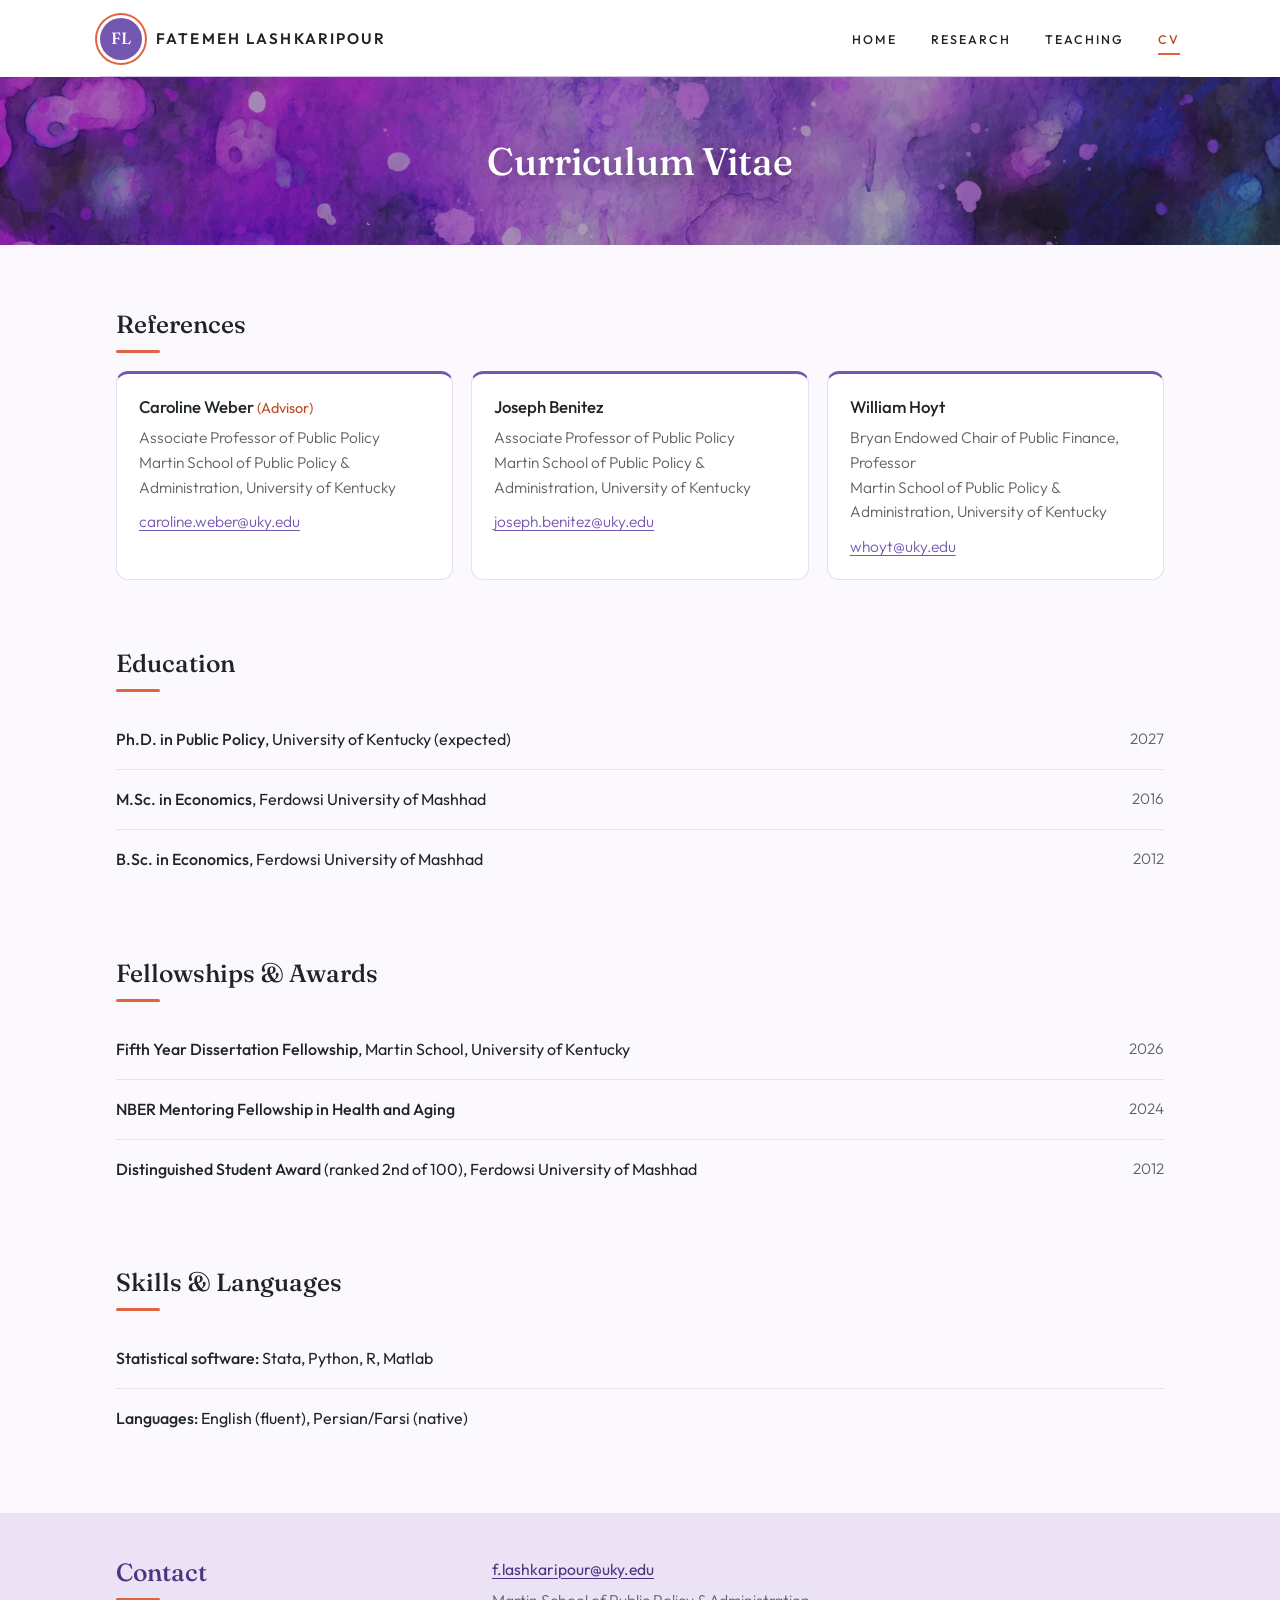
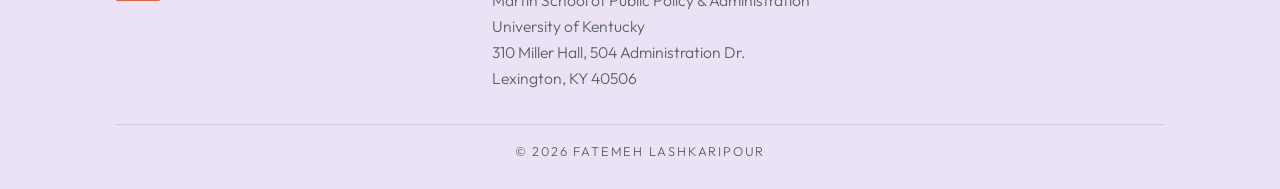
==== commit 3b663dc1: "Remove Job Market Materials section from CV page Co-Authored-By: Claude Opus 5.5 <noreply@anthropic." ====
--- a/cv.html
+++ b/cv.html
@@ -4,7 +4,7 @@
   <meta charset="utf-8">
   <meta name="viewport" content="width=device-width, initial-scale=1">
   <title>CV | Fatemeh Lashkaripour</title>
-  <meta name="description" content="CV and references for Fatemeh Lashkaripour, PhD candidate in Public Policy, University of Kentucky.">
+  <meta name="description" content="References, education, and awards of Fatemeh Lashkaripour, PhD candidate in Public Policy, University of Kentucky.">
   <link rel="icon" href="images/favicon.svg" type="image/svg+xml">
   <link rel="preconnect" href="https://fonts.googleapis.com">
   <link rel="preconnect" href="https://fonts.gstatic.com" crossorigin>
@@ -36,30 +36,6 @@
   </div>
 
   <main id="main">
-    <section aria-labelledby="mat-h">
-      <h2 id="mat-h">Job Market Materials</h2>
-      <!-- To update a file: upload a new PDF with the same name (see README). -->
-      <div class="materials">
-        <a class="material" href="files/Lashkaripour_CV.pdf">
-          <span class="material-kind">PDF</span>
-          <span class="material-title">Curriculum Vitae</span>
-        </a>
-        <a class="material" href="papers/Lashkaripour_JMP.pdf">
-          <span class="material-kind">PDF</span>
-          <span class="material-title">Job Market Paper</span>
-          <span class="material-meta">Import Competition, Impaired Driving, and Harm to Others</span>
-        </a>
-        <a class="material" href="files/Lashkaripour_Research_Statement.pdf">
-          <span class="material-kind">PDF</span>
-          <span class="material-title">Research Statement</span>
-        </a>
-        <a class="material" href="files/Lashkaripour_Teaching_Statement.pdf">
-          <span class="material-kind">PDF</span>
-          <span class="material-title">Teaching Statement</span>
-        </a>
-      </div>
-    </section>
-
     <section aria-labelledby="ref-h">
       <h2 id="ref-h">References</h2>
       <div class="refs">
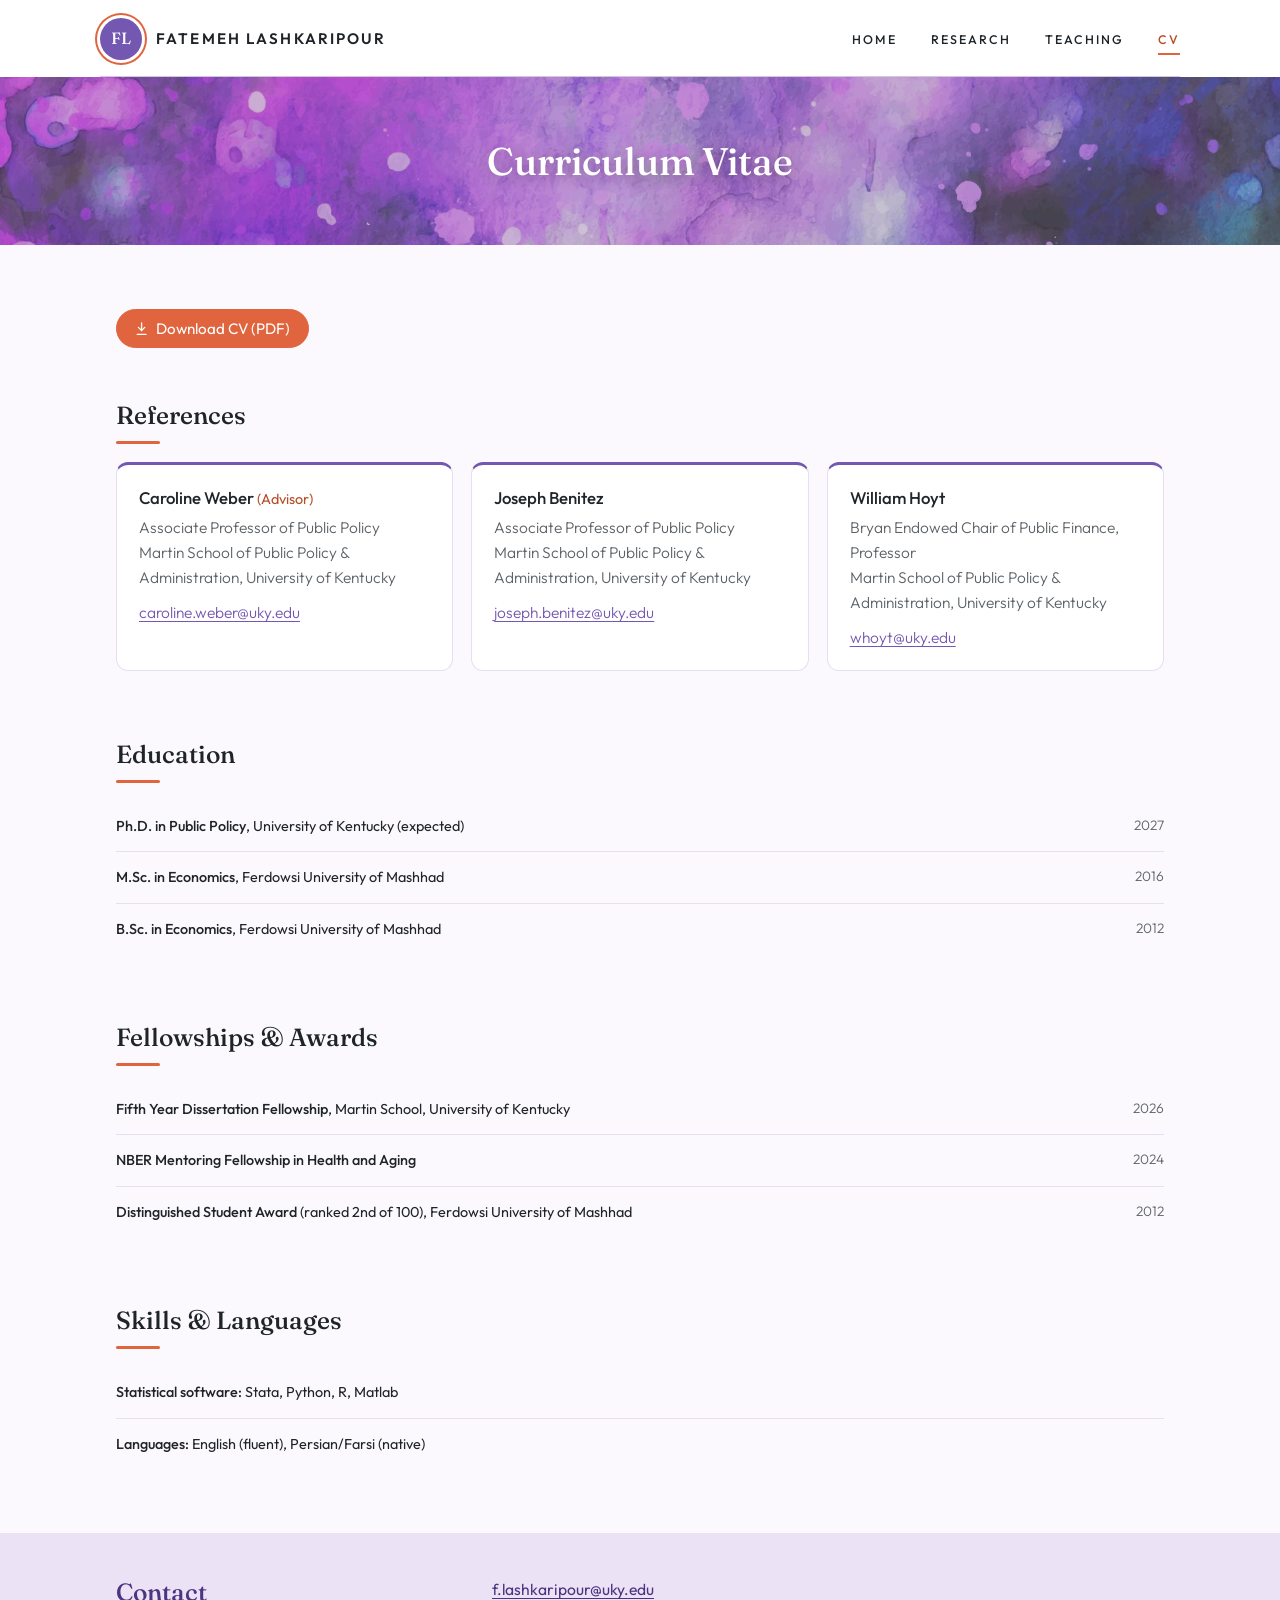
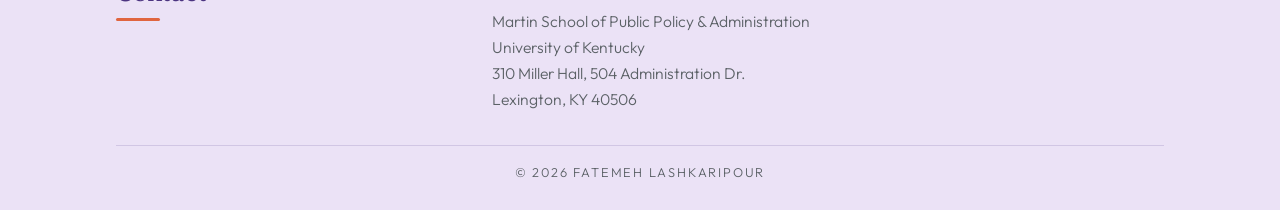
==== commit b0f92533: "Restore JMP abstract link, add CV button, lighten banner Co-Authored-By: Claude Opus 5.5 <noreply@an" ====
--- a/cv.html
+++ b/cv.html
@@ -36,6 +36,14 @@
   </div>
 
   <main id="main">
+    <div class="quick-links page-actions">
+      <!-- To update the CV: upload a new PDF named Lashkaripour_CV.pdf to files/ (see README). -->
+      <a class="btn btn--coral" href="files/Lashkaripour_CV.pdf">
+        <svg viewBox="0 0 24 24" fill="none" stroke="currentColor" stroke-width="2" stroke-linecap="round" stroke-linejoin="round" aria-hidden="true"><path d="M12 3v12"/><path d="m7 10 5 5 5-5"/><path d="M5 21h14"/></svg>
+        Download CV (PDF)
+      </a>
+    </div>
+
     <section aria-labelledby="ref-h">
       <h2 id="ref-h">References</h2>
       <div class="refs">
--- a/css/style.css
+++ b/css/style.css
@@ -103,11 +103,11 @@
 }
 .hero::before {
   content: ""; position: absolute; inset: 0;
-  background: rgba(36, 14, 66, .34);
+  background: rgba(36, 14, 66, .22);
 }
 .hero > * { position: relative; }
 .kicker {
-  margin: 0 0 .8rem; color: #f4e9ff;
+  margin: 0 0 .8rem; color: #fff; text-shadow: 0 1px 10px rgba(40, 10, 70, .45);
   font-size: .8rem; font-weight: 500; letter-spacing: .22em; text-transform: uppercase;
 }
 .hero h1 {
@@ -115,7 +115,7 @@
   font-size: clamp(2rem, 5vw, 3.3rem); line-height: 1.08; letter-spacing: -0.01em;
   margin: 0; text-shadow: 0 2px 20px rgba(0, 0, 0, .3);
 }
-.hero .sub { margin: .7rem auto 0; max-width: 40rem; font-size: clamp(.95rem, 2vw, 1.08rem); font-weight: 400; }
+.hero .sub { margin: .7rem auto 0; max-width: 40rem; font-size: clamp(.95rem, 2vw, 1.08rem); font-weight: 400; text-shadow: 0 1px 10px rgba(40, 10, 70, .45); }
 .pill {
   display: inline-block; margin-top: 20px;
   background: rgba(255, 255, 255, .92); color: #3f1d72;
@@ -131,7 +131,7 @@
   color: #fff; text-align: center;
   padding: clamp(40px, 6vw, 62px) 16px;
 }
-.page-banner::before { content: ""; position: absolute; inset: 0; background: rgba(36, 14, 66, .34); }
+.page-banner::before { content: ""; position: absolute; inset: 0; background: rgba(36, 14, 66, .22); }
 .page-banner > * { position: relative; }
 .page-banner h1 {
   margin: 0; font-family: var(--serif); font-weight: 500;
@@ -266,6 +266,7 @@
   padding-left: 18px; border-left: 3px solid var(--coral);
 }
 .section-note { color: var(--muted); margin: -4px 0 6px; }
+.page-actions { margin: 0 0 clamp(36px, 5vw, 52px); }
 .intro-actions { margin-top: -16px; margin-bottom: clamp(44px, 6vw, 64px); padding-left: 21px; }
 .paper .summary { margin: 10px 0 0; font-size: .95rem; line-height: 1.7; }
 .numbered .paper .summary { padding-left: 2.1em; }
@@ -281,14 +282,15 @@
 .entry-list { list-style: none; margin: 0; padding: 0; }
 .entry {
   display: grid; grid-template-columns: 1fr auto; gap: 4px 24px;
-  padding: 16px 0; border-bottom: 1px solid var(--line);
+  padding: 13px 0; border-bottom: 1px solid var(--line);
+  font-size: .9rem;
 }
 .entry:last-child { border-bottom: 0; }
 .entry .what { font-weight: 400; }
 .entry .what strong { font-weight: 500; }
-.entry .when { color: var(--muted); font-size: .95rem; white-space: nowrap; text-align: right; }
+.entry .when { color: var(--muted); font-size: .95em; white-space: nowrap; text-align: right; }
 .subhead { color: var(--muted); margin: -6px 0 4px; }
-.entry .subhead { display: inline-block; margin: 2px 0 0; font-size: .95rem; font-weight: 300; }
+.entry .subhead { display: inline-block; margin: 2px 0 0; font-size: .95em; font-weight: 300; }
 
 /* ---------- CV page ---------- */
 .cv-download {
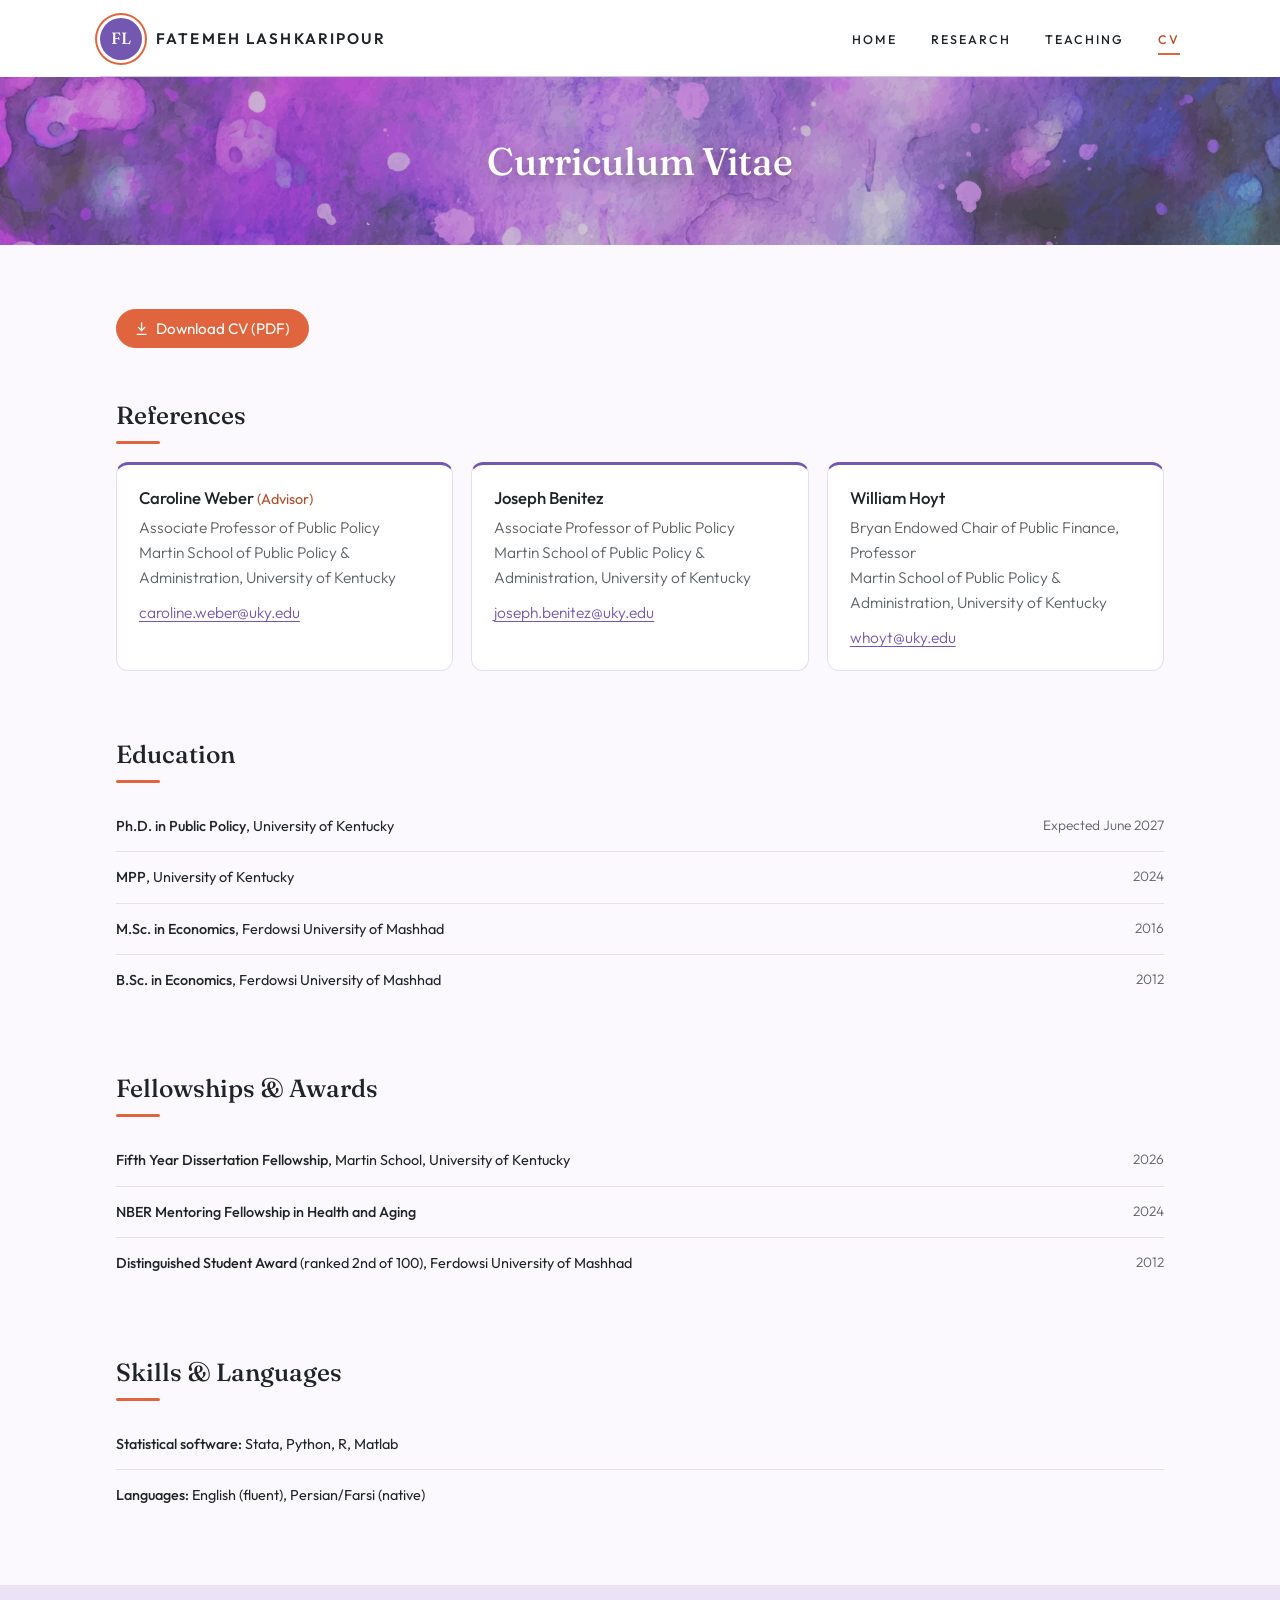
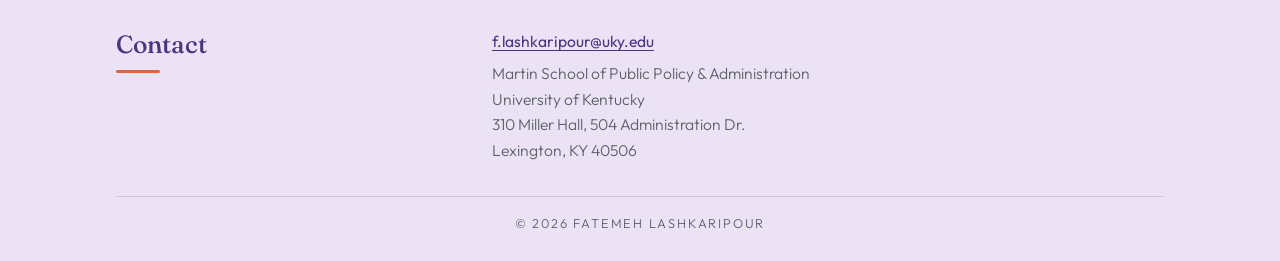
==== commit 59626aa0: "CV: degrees one per line with MPP, abstract under job market paper Co-Authored-By: Claude Opus 5.5 <" ====
--- a/cv.html
+++ b/cv.html
@@ -69,8 +69,12 @@
       <h2 id="edu-h">Education</h2>
       <ul class="entry-list">
         <li class="entry">
-          <span class="what"><strong>Ph.D. in Public Policy</strong>, University of Kentucky (expected)</span>
-          <span class="when">2027</span>
+          <span class="what"><strong>Ph.D. in Public Policy</strong>, University of Kentucky</span>
+          <span class="when">Expected June 2027</span>
+        </li>
+        <li class="entry">
+          <span class="what"><strong>MPP</strong>, University of Kentucky</span>
+          <span class="when">2024</span>
         </li>
         <li class="entry">
           <span class="what"><strong>M.Sc. in Economics</strong>, Ferdowsi University of Mashhad</span>
--- a/css/style.css
+++ b/css/style.css
@@ -267,7 +267,6 @@
 }
 .section-note { color: var(--muted); margin: -4px 0 6px; }
 .page-actions { margin: 0 0 clamp(36px, 5vw, 52px); }
-.intro-actions { margin-top: -16px; margin-bottom: clamp(44px, 6vw, 64px); padding-left: 21px; }
 .paper .summary { margin: 10px 0 0; font-size: .95rem; line-height: 1.7; }
 .numbered .paper .summary { padding-left: 2.1em; }
 
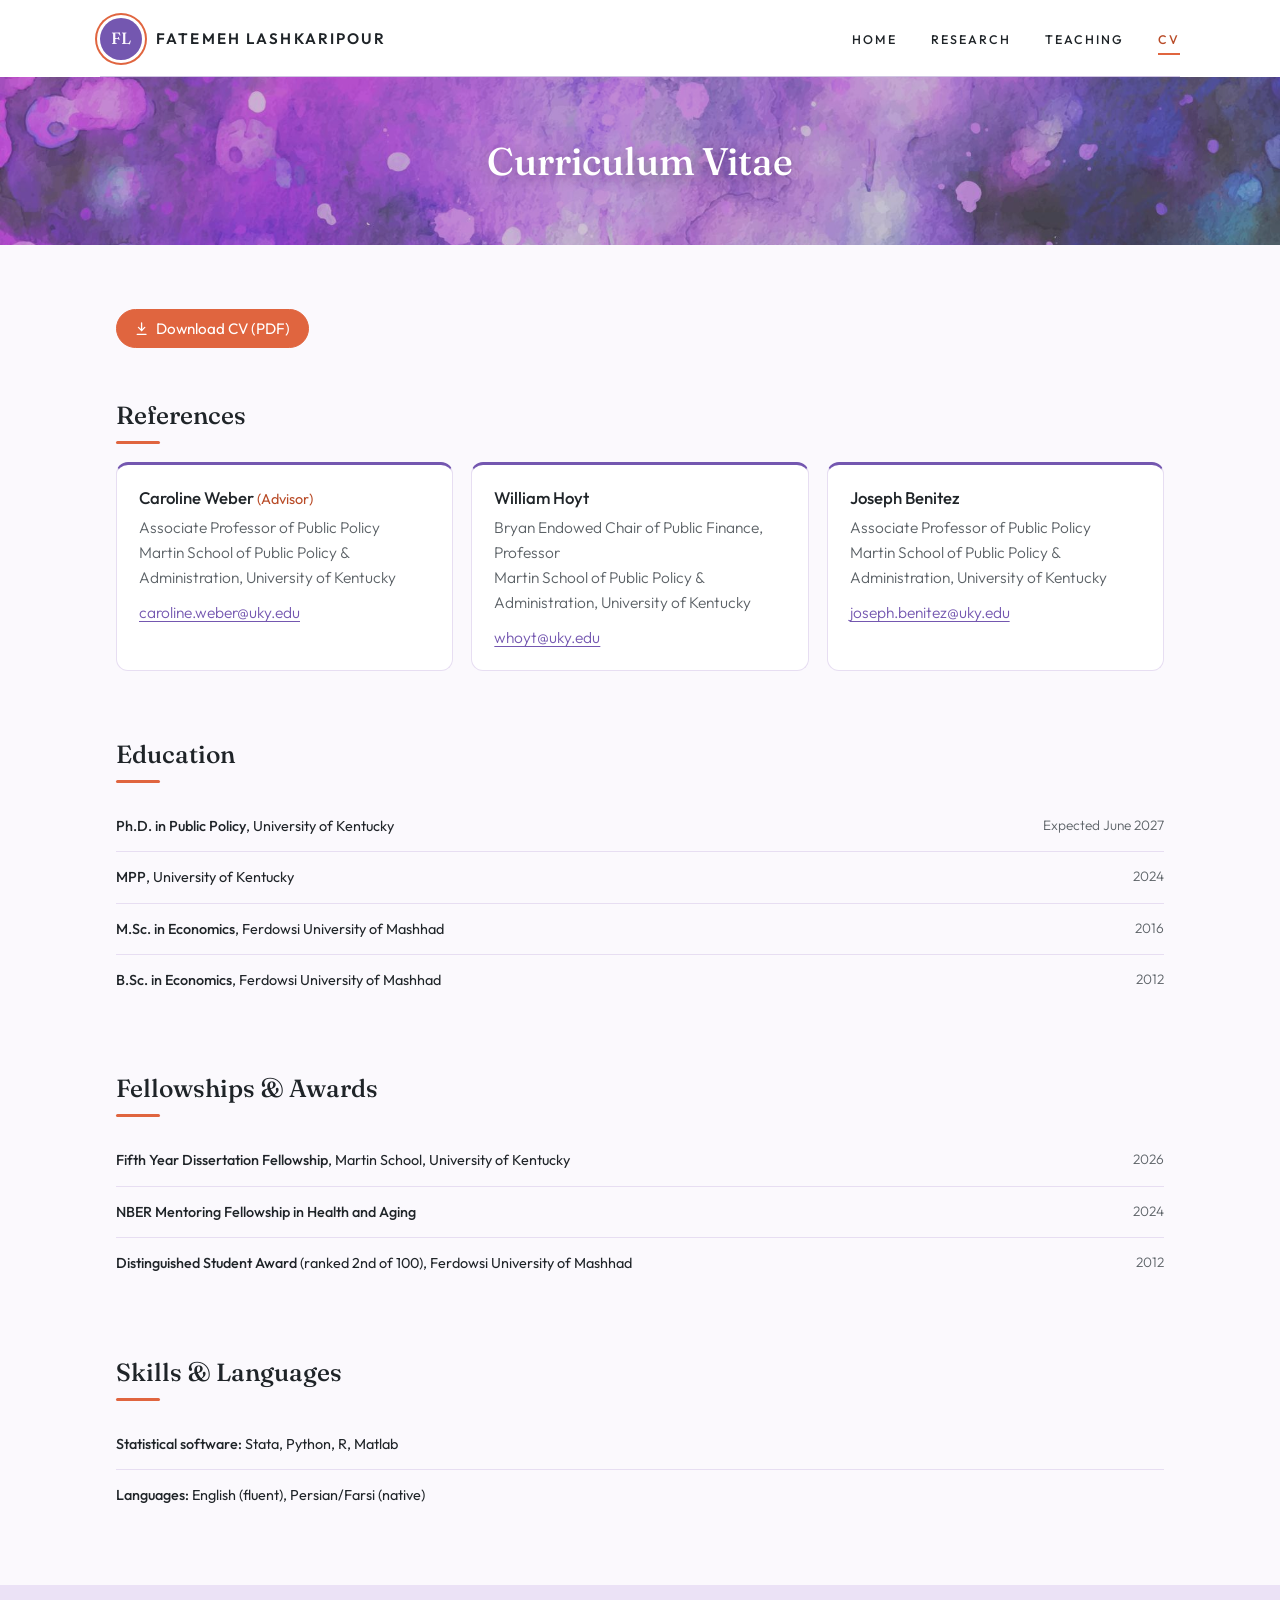
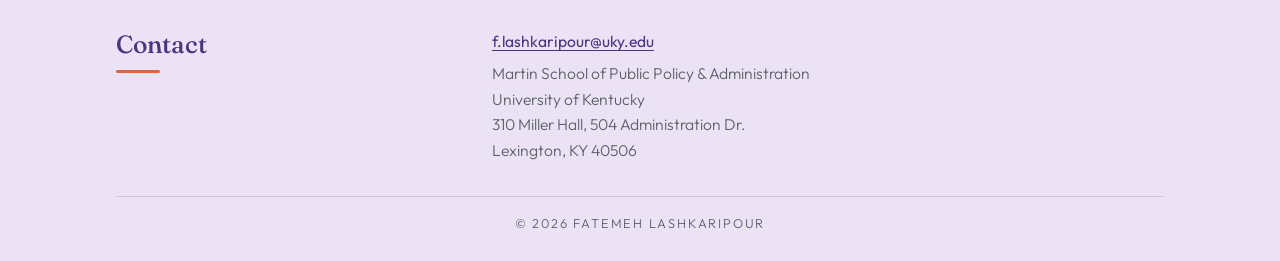
==== commit 404de05f: "References: William Hoyt listed second (CV page and CV file) Co-Authored-By: Claude Fable 5.2 <norep" ====
--- a/cv.html
+++ b/cv.html
@@ -53,14 +53,14 @@
           <a href="mailto:caroline.weber@uky.edu">caroline.weber@uky.edu</a>
         </div>
         <div class="ref">
+          <p class="name">William Hoyt</p>
+          <p class="role">Bryan Endowed Chair of Public Finance, Professor<br>Martin School of Public Policy &amp; Administration, University of Kentucky</p>
+          <a href="mailto:whoyt@uky.edu">whoyt@uky.edu</a>
+        </div>
+        <div class="ref">
           <p class="name">Joseph Benitez</p>
           <p class="role">Associate Professor of Public Policy<br>Martin School of Public Policy &amp; Administration, University of Kentucky</p>
           <a href="mailto:joseph.benitez@uky.edu">joseph.benitez@uky.edu</a>
-        </div>
-        <div class="ref">
-          <p class="name">William Hoyt</p>
-          <p class="role">Bryan Endowed Chair of Public Finance, Professor<br>Martin School of Public Policy &amp; Administration, University of Kentucky</p>
-          <a href="mailto:whoyt@uky.edu">whoyt@uky.edu</a>
         </div>
       </div>
     </section>
